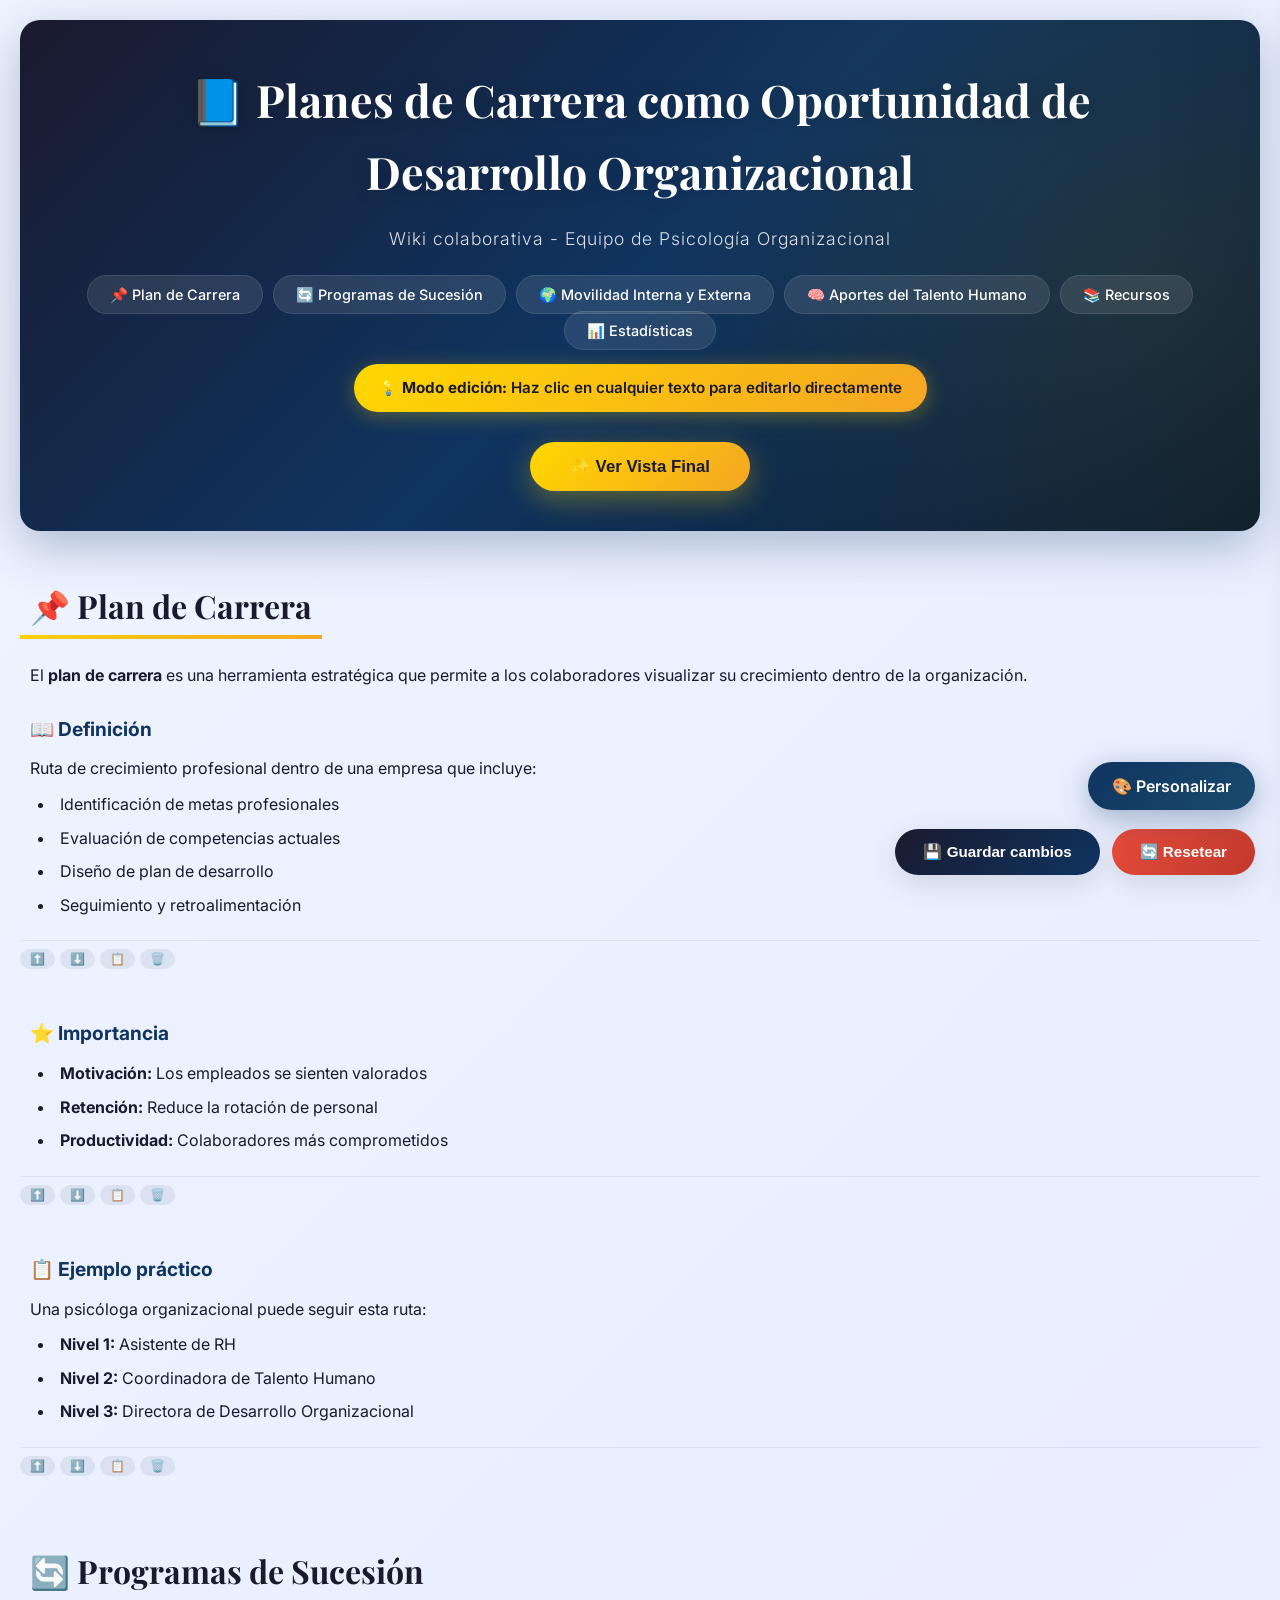
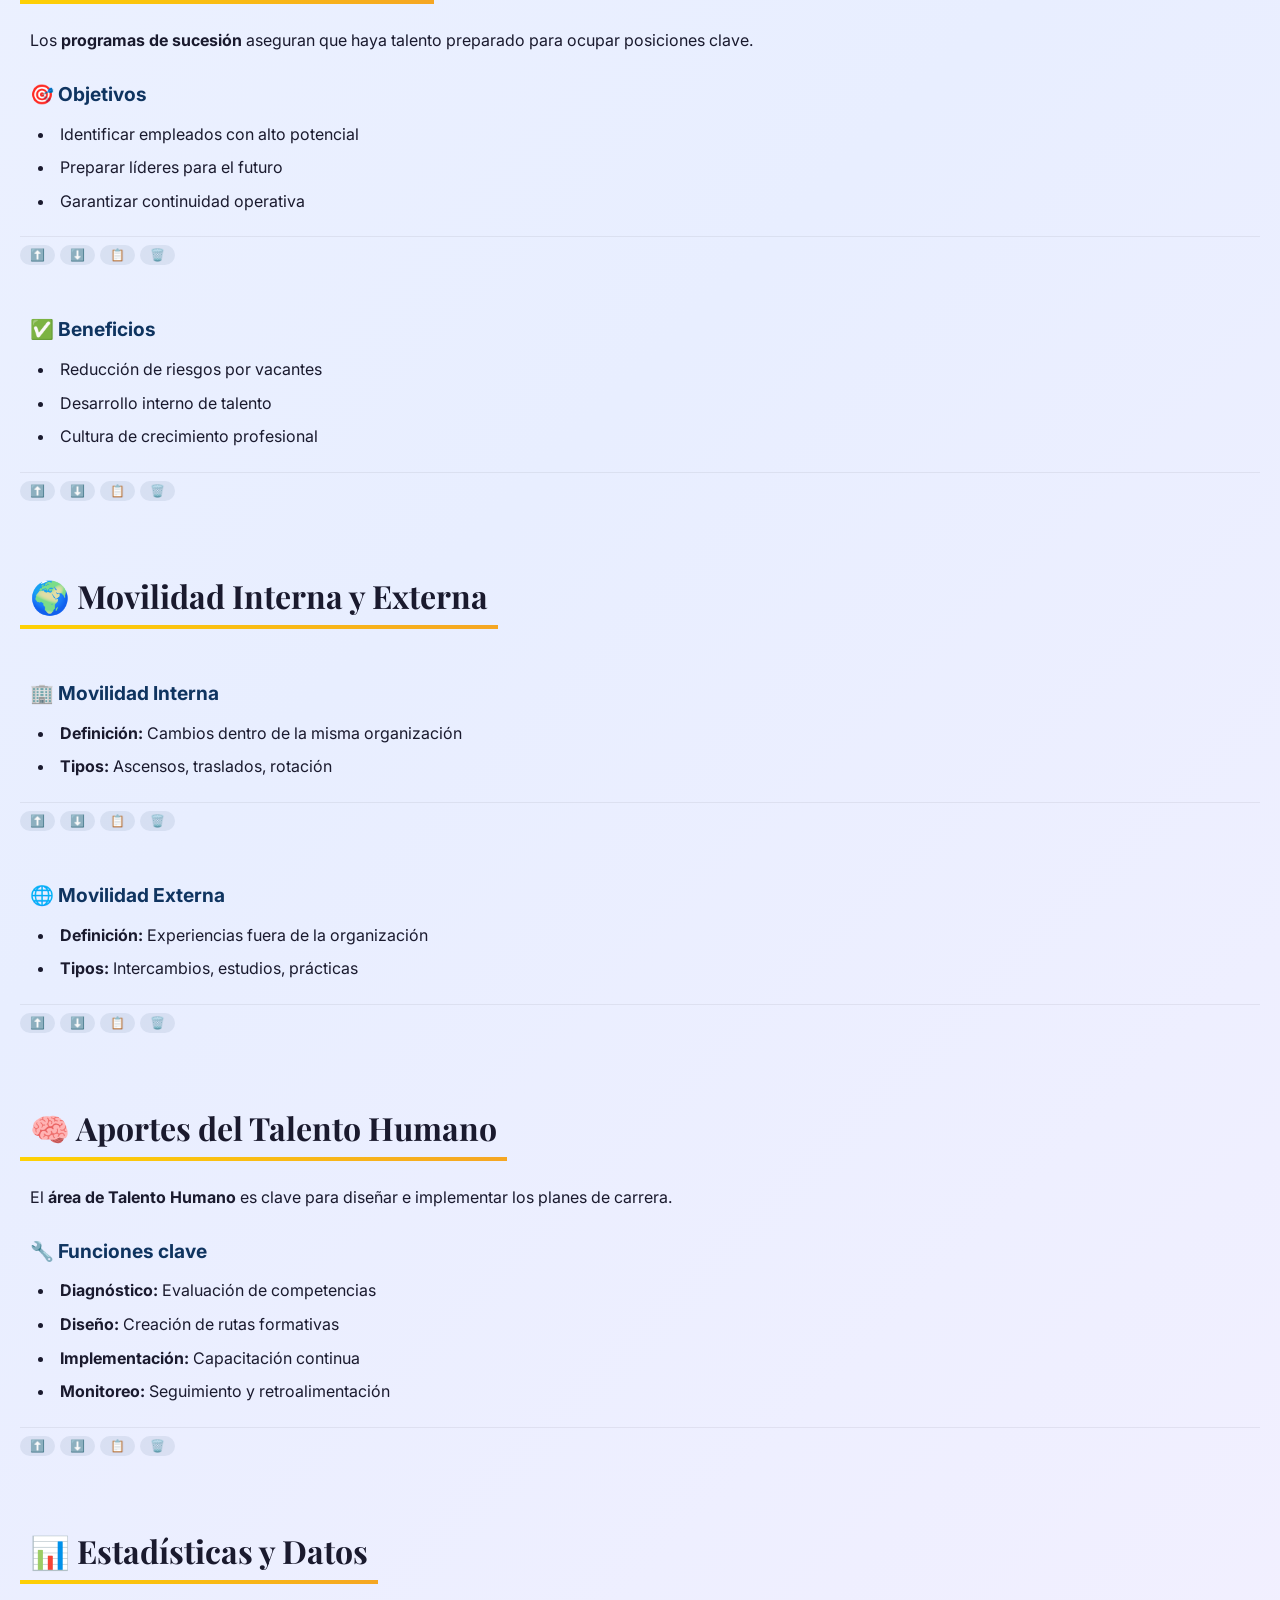
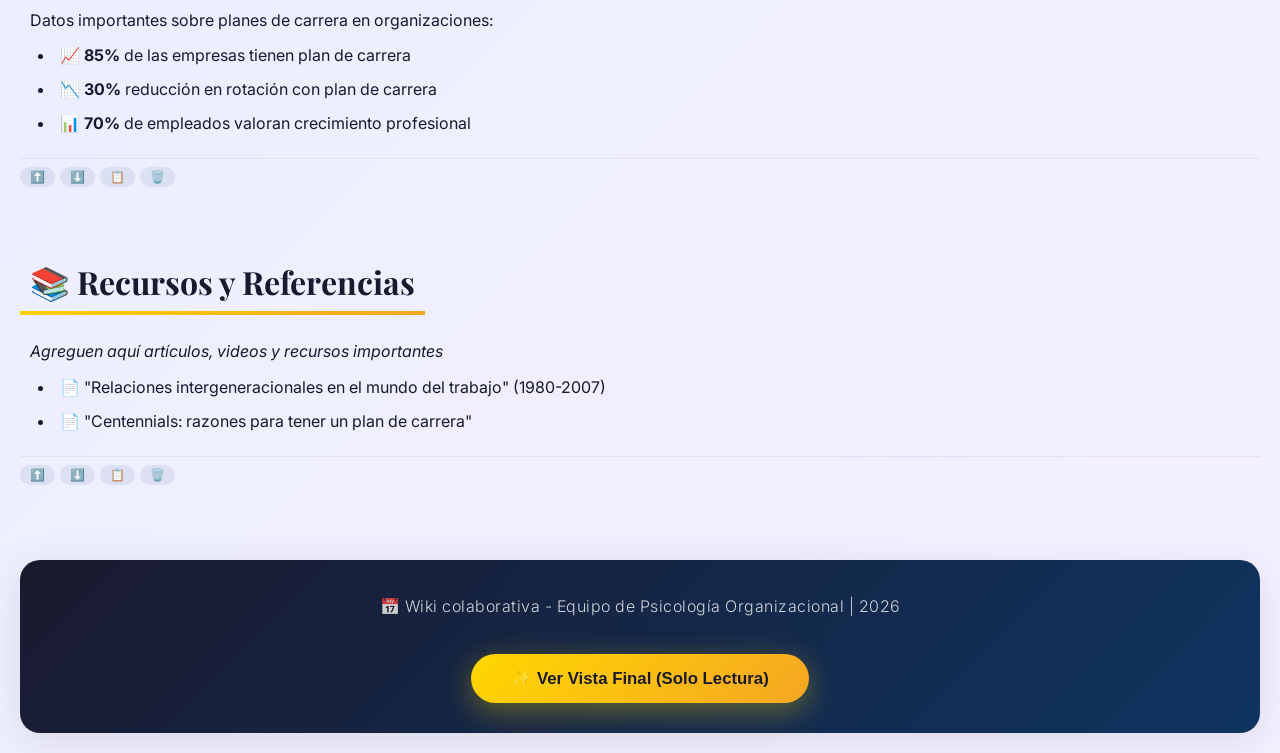
==== index.html @ 8a9d63ef "Archivos en la raíz del repositorio" ====
<!DOCTYPE html>
<html lang="es">
<head>
    <meta charset="UTF-8">
    <meta name="viewport" content="width=device-width, initial-scale=1.0">
    <title>Wiki: Planes de Carrera</title>
    <link rel="stylesheet" href="style.css">
</head>
<body>

<!-- ==================== -->
<!-- PANEL DE PERSONALIZACIÓN -->
<!-- ==================== -->
<div id="panelPersonalizacion" class="panel-personalizacion">
    <div class="panel-header">
        <h3>🎨 Personalizar</h3>
        <button onclick="togglePanel()" class="btn-cerrar-panel">✕</button>
    </div>
    <div class="panel-body">
        <div class="grupo-control">
            <label>📌 Seleccionar sección:</label>
            <select id="selectorSeccion" onchange="cargarEstilosSeccion()">
                <option value="global">🌍 Global (toda la página)</option>
                <option value="header">📋 Header</option>
                <option value="plan-carrera">📌 Plan de Carrera</option>
                <option value="sucesion">🔄 Programas de Sucesión</option>
                <option value="movilidad">🌍 Movilidad</option>
                <option value="talento-humano">🧠 Talento Humano</option>
                <option value="recursos">📚 Recursos</option>
                <option value="estadisticas">📊 Estadísticas</option>
            </select>
        </div>
        <div class="grupo-control">
            <label>🎨 Color de fondo:</label>
            <div class="control-color">
                <input type="color" id="colorFondo" onchange="aplicarColorFondo()">
                <input type="text" id="colorFondoText" placeholder="#ffffff" onchange="aplicarColorFondo()">
            </div>
        </div>
        <div class="grupo-control">
            <label>✏️ Color de texto:</label>
            <div class="control-color">
                <input type="color" id="colorTexto" onchange="aplicarColorTexto()">
                <input type="text" id="colorTextoText" placeholder="#1a2a3a" onchange="aplicarColorTexto()">
            </div>
        </div>
        <div class="grupo-control">
            <label>📏 Tamaño de fuente:</label>
            <div class="control-rango">
                <input type="range" id="tamanoFuente" min="12" max="28" value="16" oninput="aplicarTamanoFuente()">
                <span id="tamanoFuenteValor">16px</span>
            </div>
        </div>
        <div class="grupo-control">
            <label>🔤 Tipo de fuente:</label>
            <select id="tipoFuente" onchange="aplicarTipoFuente()">
                <option value="'Inter', sans-serif">Inter (Moderna)</option>
                <option value="'Segoe UI', sans-serif">Segoe UI</option>
                <option value="'Georgia', serif">Georgia (Serif)</option>
                <option value="'Playfair Display', serif">Playfair Display</option>
                <option value="'Courier New', monospace">Courier New</option>
                <option value="'Arial', sans-serif">Arial</option>
                <option value="'Times New Roman', serif">Times New Roman</option>
            </select>
        </div>
        <div class="grupo-control">
            <button onclick="resetearEstilos()" class="btn-resetear">🔄 Resetear estilos</button>
        </div>
        <div class="grupo-control">
            <label>📐 Layout de sección:</label>
            <select id="selectorLayout" onchange="cambiarLayoutGlobal()">
                <option value="vertical">Vertical</option>
                <option value="horizontal">Horizontal</option>
                <option value="grid">Grid</option>
            </select>
        </div>
    </div>
</div>

<button onclick="togglePanel()" class="btn-abrir-panel" id="btnAbrirPanel">🎨 Personalizar</button>

<!-- ==================== -->
<!-- HEADER -->
<!-- ==================== -->
<header>
    <h1 id="titulo-principal" contenteditable="true">📘 Planes de Carrera como Oportunidad de Desarrollo Organizacional</h1>
    <p id="subtitulo" contenteditable="true">Wiki colaborativa - Equipo de Psicología Organizacional</p>
    <nav>
        <ul>
            <li><a href="#plan-carrera">📌 Plan de Carrera</a></li>
            <li><a href="#sucesion">🔄 Programas de Sucesión</a></li>
            <li><a href="#movilidad">🌍 Movilidad Interna y Externa</a></li>
            <li><a href="#talento-humano">🧠 Aportes del Talento Humano</a></li>
            <li><a href="#recursos">📚 Recursos</a></li>
            <li><a href="#estadisticas">📊 Estadísticas</a></li>
        </ul>
    </nav>
    <div class="edit-notice">💡 <strong>Modo edición:</strong> Haz clic en cualquier texto para editarlo directamente</div>
    <div style="margin-top:15px;">
        <button onclick="verVistaFinal()" class="btn-vista-final" style="border:none;cursor:pointer;font-size:1.05rem;">✨ Ver Vista Final</button>
    </div>
</header>

<!-- ==================== -->
<!-- CONTENIDO PRINCIPAL -->
<!-- ==================== -->
<main>

    <!-- ======================================== -->
    <!-- SECCIÓN 1: PLAN DE CARRERA -->
    <!-- ======================================== -->
    <section id="plan-carrera">
        <div class="seccion-header">
            <h2 contenteditable="true">📌 Plan de Carrera</h2>
            <div class="seccion-botones">
                <button onclick="insertarImagen('plan-carrera')" class="btn-insertar">🖼️ Imagen</button>
                <button onclick="insertarVideo('plan-carrera')" class="btn-insertar">🎬 Video</button>
            </div>
        </div>
        <div class="seccion-contenido" id="contenido-plan-carrera">
            <div class="panel-editable" data-id="panel1">
                <div contenteditable="true">
                    <p>El <strong>plan de carrera</strong> es una herramienta estratégica que permite a los colaboradores visualizar su crecimiento dentro de la organización.</p>
                    <h3>📖 Definición</h3>
                    <p>Ruta de crecimiento profesional dentro de una empresa que incluye:</p>
                    <ul>
                        <li>Identificación de metas profesionales</li>
                        <li>Evaluación de competencias actuales</li>
                        <li>Diseño de plan de desarrollo</li>
                        <li>Seguimiento y retroalimentación</li>
                    </ul>
                </div>
                <div class="panel-controls">
                    <button onclick="moverPanel(this,'up')">⬆️</button>
                    <button onclick="moverPanel(this,'down')">⬇️</button>
                    <button onclick="duplicarPanel(this)">📋</button>
                    <button onclick="eliminarPanel(this)" class="btn-eliminar">🗑️</button>
                </div>
            </div>
            <div class="panel-editable" data-id="panel2">
                <div contenteditable="true">
                    <h3>⭐ Importancia</h3>
                    <ul>
                        <li><strong>Motivación:</strong> Los empleados se sienten valorados</li>
                        <li><strong>Retención:</strong> Reduce la rotación de personal</li>
                        <li><strong>Productividad:</strong> Colaboradores más comprometidos</li>
                    </ul>
                </div>
                <div class="panel-controls">
                    <button onclick="moverPanel(this,'up')">⬆️</button>
                    <button onclick="moverPanel(this,'down')">⬇️</button>
                    <button onclick="duplicarPanel(this)">📋</button>
                    <button onclick="eliminarPanel(this)" class="btn-eliminar">🗑️</button>
                </div>
            </div>
            <div class="panel-editable" data-id="panel3">
                <div contenteditable="true">
                    <h3>📋 Ejemplo práctico</h3>
                    <p>Una psicóloga organizacional puede seguir esta ruta:</p>
                    <ul>
                        <li><strong>Nivel 1:</strong> Asistente de RH</li>
                        <li><strong>Nivel 2:</strong> Coordinadora de Talento Humano</li>
                        <li><strong>Nivel 3:</strong> Directora de Desarrollo Organizacional</li>
                    </ul>
                </div>
                <div class="panel-controls">
                    <button onclick="moverPanel(this,'up')">⬆️</button>
                    <button onclick="moverPanel(this,'down')">⬇️</button>
                    <button onclick="duplicarPanel(this)">📋</button>
                    <button onclick="eliminarPanel(this)" class="btn-eliminar">🗑️</button>
                </div>
            </div>
        </div>
    </section>

    <!-- ======================================== -->
    <!-- SECCIÓN 2: PROGRAMAS DE SUCESIÓN -->
    <!-- ======================================== -->
    <section id="sucesion">
        <div class="seccion-header">
            <h2 contenteditable="true">🔄 Programas de Sucesión</h2>
            <div class="seccion-botones">
                <button onclick="insertarImagen('sucesion')" class="btn-insertar">🖼️ Imagen</button>
                <button onclick="insertarVideo('sucesion')" class="btn-insertar">🎬 Video</button>
            </div>
        </div>
        <div class="seccion-contenido" id="contenido-sucesion">
            <div class="panel-editable" data-id="panel1">
                <div contenteditable="true">
                    <p>Los <strong>programas de sucesión</strong> aseguran que haya talento preparado para ocupar posiciones clave.</p>
                    <h3>🎯 Objetivos</h3>
                    <ul>
                        <li>Identificar empleados con alto potencial</li>
                        <li>Preparar líderes para el futuro</li>
                        <li>Garantizar continuidad operativa</li>
                    </ul>
                </div>
                <div class="panel-controls">
                    <button onclick="moverPanel(this,'up')">⬆️</button>
                    <button onclick="moverPanel(this,'down')">⬇️</button>
                    <button onclick="duplicarPanel(this)">📋</button>
                    <button onclick="eliminarPanel(this)" class="btn-eliminar">🗑️</button>
                </div>
            </div>
            <div class="panel-editable" data-id="panel2">
                <div contenteditable="true">
                    <h3>✅ Beneficios</h3>
                    <ul>
                        <li>Reducción de riesgos por vacantes</li>
                        <li>Desarrollo interno de talento</li>
                        <li>Cultura de crecimiento profesional</li>
                    </ul>
                </div>
                <div class="panel-controls">
                    <button onclick="moverPanel(this,'up')">⬆️</button>
                    <button onclick="moverPanel(this,'down')">⬇️</button>
                    <button onclick="duplicarPanel(this)">📋</button>
                    <button onclick="eliminarPanel(this)" class="btn-eliminar">🗑️</button>
                </div>
            </div>
        </div>
    </section>

    <!-- ======================================== -->
    <!-- SECCIÓN 3: MOVILIDAD -->
    <!-- ======================================== -->
    <section id="movilidad">
        <div class="seccion-header">
            <h2 contenteditable="true">🌍 Movilidad Interna y Externa</h2>
            <div class="seccion-botones">
                <button onclick="insertarImagen('movilidad')" class="btn-insertar">🖼️ Imagen</button>
                <button onclick="insertarVideo('movilidad')" class="btn-insertar">🎬 Video</button>
            </div>
        </div>
        <div class="seccion-contenido" id="contenido-movilidad">
            <div class="panel-editable" data-id="panel1">
                <div contenteditable="true">
                    <h3>🏢 Movilidad Interna</h3>
                    <ul>
                        <li><strong>Definición:</strong> Cambios dentro de la misma organización</li>
                        <li><strong>Tipos:</strong> Ascensos, traslados, rotación</li>
                    </ul>
                </div>
                <div class="panel-controls">
                    <button onclick="moverPanel(this,'up')">⬆️</button>
                    <button onclick="moverPanel(this,'down')">⬇️</button>
                    <button onclick="duplicarPanel(this)">📋</button>
                    <button onclick="eliminarPanel(this)" class="btn-eliminar">🗑️</button>
                </div>
            </div>
            <div class="panel-editable" data-id="panel2">
                <div contenteditable="true">
                    <h3>🌐 Movilidad Externa</h3>
                    <ul>
                        <li><strong>Definición:</strong> Experiencias fuera de la organización</li>
                        <li><strong>Tipos:</strong> Intercambios, estudios, prácticas</li>
                    </ul>
                </div>
                <div class="panel-controls">
                    <button onclick="moverPanel(this,'up')">⬆️</button>
                    <button onclick="moverPanel(this,'down')">⬇️</button>
                    <button onclick="duplicarPanel(this)">📋</button>
                    <button onclick="eliminarPanel(this)" class="btn-eliminar">🗑️</button>
                </div>
            </div>
        </div>
    </section>

    <!-- ======================================== -->
    <!-- SECCIÓN 4: TALENTO HUMANO -->
    <!-- ======================================== -->
    <section id="talento-humano">
        <div class="seccion-header">
            <h2 contenteditable="true">🧠 Aportes del Talento Humano</h2>
            <div class="seccion-botones">
                <button onclick="insertarImagen('talento-humano')" class="btn-insertar">🖼️ Imagen</button>
                <button onclick="insertarVideo('talento-humano')" class="btn-insertar">🎬 Video</button>
            </div>
        </div>
        <div class="seccion-contenido" id="contenido-talento-humano">
            <div class="panel-editable" data-id="panel1">
                <div contenteditable="true">
                    <p>El <strong>área de Talento Humano</strong> es clave para diseñar e implementar los planes de carrera.</p>
                    <h3>🔧 Funciones clave</h3>
                    <ul>
                        <li><strong>Diagnóstico:</strong> Evaluación de competencias</li>
                        <li><strong>Diseño:</strong> Creación de rutas formativas</li>
                        <li><strong>Implementación:</strong> Capacitación continua</li>
                        <li><strong>Monitoreo:</strong> Seguimiento y retroalimentación</li>
                    </ul>
                </div>
                <div class="panel-controls">
                    <button onclick="moverPanel(this,'up')">⬆️</button>
                    <button onclick="moverPanel(this,'down')">⬇️</button>
                    <button onclick="duplicarPanel(this)">📋</button>
                    <button onclick="eliminarPanel(this)" class="btn-eliminar">🗑️</button>
                </div>
            </div>
        </div>
    </section>

    <!-- ======================================== -->
    <!-- SECCIÓN 5: ESTADÍSTICAS -->
    <!-- ======================================== -->
    <section id="estadisticas">
        <div class="seccion-header">
            <h2 contenteditable="true">📊 Estadísticas y Datos</h2>
            <div class="seccion-botones">
                <button onclick="insertarImagen('estadisticas')" class="btn-insertar">🖼️ Imagen</button>
                <button onclick="insertarVideo('estadisticas')" class="btn-insertar">🎬 Video</button>
            </div>
        </div>
        <div class="seccion-contenido" id="contenido-estadisticas">
            <div class="panel-editable" data-id="panel1">
                <div contenteditable="true">
                    <p>Datos importantes sobre planes de carrera en organizaciones:</p>
                    <ul>
                        <li>📈 <strong>85%</strong> de las empresas tienen plan de carrera</li>
                        <li>📉 <strong>30%</strong> reducción en rotación con plan de carrera</li>
                        <li>📊 <strong>70%</strong> de empleados valoran crecimiento profesional</li>
                    </ul>
                </div>
                <div class="panel-controls">
                    <button onclick="moverPanel(this,'up')">⬆️</button>
                    <button onclick="moverPanel(this,'down')">⬇️</button>
                    <button onclick="duplicarPanel(this)">📋</button>
                    <button onclick="eliminarPanel(this)" class="btn-eliminar">🗑️</button>
                </div>
            </div>
        </div>
    </section>

    <!-- ======================================== -->
    <!-- SECCIÓN 6: RECURSOS -->
    <!-- ======================================== -->
    <section id="recursos">
        <div class="seccion-header">
            <h2 contenteditable="true">📚 Recursos y Referencias</h2>
            <div class="seccion-botones">
                <button onclick="insertarImagen('recursos')" class="btn-insertar">🖼️ Imagen</button>
                <button onclick="insertarVideo('recursos')" class="btn-insertar">🎬 Video</button>
            </div>
        </div>
        <div class="seccion-contenido" id="contenido-recursos">
            <div class="panel-editable" data-id="panel1">
                <div contenteditable="true">
                    <p><em>Agreguen aquí artículos, videos y recursos importantes</em></p>
                    <ul>
                        <li>📄 "Relaciones intergeneracionales en el mundo del trabajo" (1980-2007)</li>
                        <li>📄 "Centennials: razones para tener un plan de carrera"</li>
                    </ul>
                </div>
                <div class="panel-controls">
                    <button onclick="moverPanel(this,'up')">⬆️</button>
                    <button onclick="moverPanel(this,'down')">⬇️</button>
                    <button onclick="duplicarPanel(this)">📋</button>
                    <button onclick="eliminarPanel(this)" class="btn-eliminar">🗑️</button>
                </div>
            </div>
        </div>
    </section>

</main>

<!-- ==================== -->
<!-- FOOTER -->
<!-- ==================== -->
<footer>
    <p contenteditable="true">📅 Wiki colaborativa - Equipo de Psicología Organizacional | 2026</p>
    <div style="margin-top:15px;">
        <button onclick="verVistaFinal()" class="btn-vista-final" style="border:none;cursor:pointer;font-size:1.05rem;">✨ Ver Vista Final (Solo Lectura)</button>
    </div>
</footer>

<!-- ==================== -->
<!-- BOTONES DE GUARDADO -->
<!-- ==================== -->
<div class="save-button">
    <button onclick="guardarCambios()">💾 Guardar cambios</button>
    <button onclick="resetearPagina()">🔄 Resetear</button>
</div>

<!-- ==================== -->
<!-- MODAL PARA INSERTAR -->
<!-- ==================== -->
<div id="modalInsertar" class="modal-insertar">
    <div class="modal-contenido">
        <h3 id="modalTitulo">Insertar</h3>
        <label id="modalLabel">Ingresa la URL:</label>
        <input type="text" id="modalInput" placeholder="https://ejemplo.com/">
        <div class="modal-botones">
            <button onclick="confirmarInsercion()" class="btn-aceptar">✅ Insertar</button>
            <button onclick="cerrarModal()" class="btn-cancelar">❌ Cancelar</button>
        </div>
    </div>
</div>

<!-- ==================== -->
<!-- SCRIPTS -->
<!-- ==================== -->
<script src="script.js"></script>
<script>
    window.addEventListener('load', function() {
        const contenidoGuardado = localStorage.getItem('wiki-contenido');
        if (contenidoGuardado) {
            console.log('📂 Hay cambios guardados. Fecha: ' + localStorage.getItem('wiki-fecha'));
        }
    });
</script>

</body>
</html>
---- style.css ----
@import url('https://fonts.googleapis.com/css2?family=Inter:wght@300;400;600;700;800&family=Playfair+Display:wght@700&display=swap');

:root {
    --color-primary: #1a1a2e;
    --color-secondary: #0f3460;
    --color-accent: #ffd700;
    --color-accent-hover: #f5a623;
    --color-bg-start: #f0f4ff;
    --color-bg-middle: #e8eeff;
    --color-bg-end: #f5f0ff;
    --font-main: 'Inter', 'Segoe UI', Tahoma, Geneva, Verdana, sans-serif;
    --font-title: 'Playfair Display', serif;
    --shadow: 0 8px 40px rgba(0, 0, 0, 0.06);
    --shadow-hover: 0 12px 60px rgba(0, 0, 0, 0.08);
    --border-radius: 20px;
    --text-dark: #1a1a2e;
    --text-light: #ffffff;
}

* {
    margin: 0;
    padding: 0;
    box-sizing: border-box;
}

body {
    font-family: var(--font-main);
    background: linear-gradient(135deg, var(--color-bg-start) 0%, var(--color-bg-middle) 50%, var(--color-bg-end) 100%);
    color: var(--text-dark);
    line-height: 1.6;
    padding: 20px;
    min-height: 100vh;
}

/* ==================== */
/* HEADER */
/* ==================== */
header {
    background: linear-gradient(135deg, var(--color-primary) 0%, var(--color-secondary) 50%, #0a1a2e 100%);
    color: var(--text-light);
    padding: 40px 50px;
    border-radius: var(--border-radius);
    margin-bottom: 35px;
    text-align: center;
    box-shadow: 0 15px 50px rgba(15, 52, 96, 0.3);
    position: relative;
    overflow: hidden;
}

header::before {
    content: '';
    position: absolute;
    top: -50%;
    right: -30%;
    width: 80%;
    height: 200%;
    background: radial-gradient(circle, rgba(255, 215, 0, 0.08) 0%, transparent 70%);
    animation: floatBg 25s infinite linear;
}

@keyframes floatBg {
    0% { transform: rotate(0deg) scale(1); }
    50% { transform: rotate(180deg) scale(1.2); }
    100% { transform: rotate(360deg) scale(1); }
}

header h1 {
    font-family: var(--font-title);
    font-size: 2.8rem;
    margin-bottom: 10px;
    position: relative;
    z-index: 1;
    text-shadow: 0 2px 20px rgba(0, 0, 0, 0.2);
}

header p {
    font-size: 1.1rem;
    opacity: 0.85;
    position: relative;
    z-index: 1;
    font-weight: 300;
    letter-spacing: 1px;
}

.edit-notice {
    background: linear-gradient(135deg, var(--color-accent), var(--color-accent-hover));
    color: var(--text-dark);
    padding: 12px 25px;
    border-radius: 50px;
    margin-top: 20px;
    display: inline-block;
    font-weight: 600;
    font-size: 0.95rem;
    box-shadow: 0 4px 20px rgba(255, 215, 0, 0.3);
    position: relative;
    z-index: 1;
}

/* ==================== */
/* NAVEGACIÓN */
/* ==================== */
nav {
    margin-top: 25px;
    position: relative;
    z-index: 1;
}

nav ul {
    list-style: none;
    display: flex;
    flex-wrap: wrap;
    justify-content: center;
    gap: 10px;
}

nav ul li a {
    color: var(--text-light);
    background: rgba(255, 255, 255, 0.1);
    padding: 10px 22px;
    border-radius: 50px;
    text-decoration: none;
    font-weight: 500;
    transition: all 0.3s ease;
    backdrop-filter: blur(10px);
    border: 1px solid rgba(255, 255, 255, 0.1);
    font-size: 0.9rem;
}

nav ul li a:hover {
    background: rgba(255, 215, 0, 0.2);
    transform: translateY(-3px);
    box-shadow: 0 8px 30px rgba(255, 215, 0, 0.15);
    border-color: rgba(255, 215, 0, 0.3);
}

/* ==================== */
/* BOTÓN VISTA FINAL */
/* ==================== */
.btn-vista-final {
    display: inline-block;
    background: linear-gradient(135deg, var(--color-accent), var(--color-accent-hover));
    color: var(--text-dark) !important;
    padding: 14px 40px;
    border-radius: 50px;
    text-decoration: none;
    font-weight: 700;
    font-size: 1.05rem;
    box-shadow: 0 8px 30px rgba(255, 215, 0, 0.35);
    transition: all 0.3s ease;
    margin-top: 15px;
    position: relative;
    z-index: 1;
}

.btn-vista-final:hover {
    transform: translateY(-3px) scale(1.02);
    box-shadow: 0 12px 40px rgba(255, 215, 0, 0.5);
}

/* ==================== */
/* SECCIONES - SIN RECUADROS */
/* ==================== */
main section {
    background: transparent;
    padding: 10px 0 30px 0;
    margin-bottom: 20px;
    border: none;
    box-shadow: none;
    transition: none;
}

main section:hover {
    transform: none;
    box-shadow: none;
}

main section h2 {
    font-family: var(--font-title);
    color: var(--color-primary);
    font-size: 2rem;
    border-bottom: 4px solid;
    border-image: linear-gradient(135deg, var(--color-accent), var(--color-accent-hover)) 1;
    padding-bottom: 12px;
    margin-bottom: 20px;
}

main section h3 {
    color: var(--color-secondary);
    font-weight: 700;
    margin: 25px 0 12px 0;
    font-size: 1.2rem;
}

main section ul {
    padding-left: 25px;
    margin: 10px 0;
}

main section ul li {
    margin-bottom: 8px;
    padding-left: 5px;
}

/* ==================== */
/* SECCIÓN HEADER CON BOTONES */
/* ==================== */
.seccion-header {
    display: flex;
    justify-content: space-between;
    align-items: center;
    flex-wrap: wrap;
    gap: 15px;
    margin-bottom: 15px;
    position: relative;
}

.seccion-header h2 {
    margin-bottom: 0 !important;
}

/* Botones ocultos por defecto - aparecen al hover */
.seccion-botones {
    display: flex;
    gap: 6px;
    flex-wrap: wrap;
    align-items: center;
    opacity: 0;
    visibility: hidden;
    transition: all 0.3s ease;
    transform: translateY(-5px);
}

section:hover .seccion-botones,
.seccion-header:hover .seccion-botones {
    opacity: 1;
    visibility: visible;
    transform: translateY(0);
}

.btn-insertar {
    padding: 5px 12px;
    border: none;
    border-radius: 20px;
    background: linear-gradient(135deg, #0f3460, #1a4b6e);
    color: white;
    font-size: 0.7rem;
    font-weight: 600;
    cursor: pointer;
    transition: all 0.3s ease;
    font-family: var(--font-main);
    display: inline-flex;
    align-items: center;
    gap: 3px;
    white-space: nowrap;
}

.btn-insertar:hover {
    transform: translateY(-2px);
    box-shadow: 0 4px 15px rgba(15, 52, 96, 0.3);
}

.btn-insertar:active {
    transform: scale(0.95);
}

/* ==================== */
/* PANELES EDITABLES - SIN RECUADROS */
/* ==================== */
.seccion-contenido {
    display: flex;
    flex-direction: column;
    gap: 10px;
}

.seccion-contenido.horizontal {
    display: flex;
    flex-direction: row;
    flex-wrap: wrap;
}

.seccion-contenido.horizontal .panel-editable {
    flex: 1;
    min-width: 250px;
}

.seccion-contenido.grid {
    display: grid;
    grid-template-columns: repeat(auto-fit, minmax(300px, 1fr));
    gap: 20px;
}

.panel-editable {
    background: transparent;
    border: none;
    border-radius: 0;
    padding: 5px 0;
    transition: none;
    position: relative;
}

.panel-editable:hover {
    border-color: transparent;
    box-shadow: none;
}

.panel-editable.dragging {
    opacity: 0.5;
}

.panel-controls {
    display: flex;
    gap: 5px;
    margin-top: 8px;
    padding-top: 8px;
    border-top: 1px solid rgba(0,0,0,0.06);
    flex-wrap: wrap;
}

.panel-controls button {
    padding: 3px 10px;
    border: none;
    border-radius: 15px;
    background: rgba(15, 52, 96, 0.08);
    color: #0f3460;
    font-size: 0.75rem;
    cursor: pointer;
    transition: all 0.2s ease;
}

.panel-controls button:hover {
    background: #0f3460;
    color: white;
    transform: scale(1.05);
}

.panel-controls .btn-eliminar:hover {
    background: #e74c3c;
    color: white;
}

/* ==================== */
/* IMÁGENES EDITABLES */
/* ==================== */
.panel-editable img {
    max-width: 100%;
    max-height: 400px;
    height: auto;
    border-radius: 8px;
    margin: 10px 0;
    cursor: pointer;
    transition: all 0.3s ease;
}

.panel-editable img:hover {
    box-shadow: 0 4px 20px rgba(0, 0, 0, 0.1);
}

.panel-editable .imagen-container {
    position: relative;
    display: inline-block;
    max-width: 100%;
}

.panel-editable .imagen-container .btn-eliminar-imagen {
    position: absolute;
    top: 5px;
    right: 5px;
    background: rgba(231, 76, 60, 0.9);
    color: white;
    border: none;
    border-radius: 50%;
    width: 25px;
    height: 25px;
    cursor: pointer;
    font-size: 0.8rem;
    display: flex;
    align-items: center;
    justify-content: center;
    transition: all 0.2s ease;
}

.panel-editable .imagen-container .btn-eliminar-imagen:hover {
    transform: scale(1.1);
    background: #e74c3c;
}

.panel-editable iframe {
    max-width: 100%;
    border-radius: 8px;
    margin: 10px 0;
}

/* ==================== */
/* ESTILOS DE EDICIÓN */
/* ==================== */
[contenteditable="true"] {
    outline: 2px solid transparent;
    transition: all 0.3s ease;
    padding: 4px 10px;
    border-radius: 8px;
    cursor: text;
    background: transparent !important;
}

[contenteditable="true"]:hover {
    outline: 2px dashed rgba(255, 215, 0, 0.5);
    background: rgba(255, 215, 0, 0.04) !important;
}

[contenteditable="true"]:focus {
    outline: 2px solid var(--color-secondary);
    background: rgba(15, 52, 96, 0.04) !important;
    box-shadow: 0 0 0 6px rgba(15, 52, 96, 0.06);
}

[contenteditable="true"]:focus,
[contenteditable="true"]:focus * {
    background: transparent !important;
}

/* ==================== */
/* TABLAS */
/* ==================== */
table {
    width: 100%;
    border-collapse: collapse;
    margin: 20px 0;
    border-radius: 16px;
    overflow: hidden;
    box-shadow: 0 4px 20px rgba(0, 0, 0, 0.04);
}

table th {
    background: linear-gradient(135deg, var(--color-primary), var(--color-secondary));
    color: var(--text-light);
    padding: 14px 20px;
    text-align: left;
    font-weight: 600;
}

table td {
    padding: 14px 20px;
    border-bottom: 1px solid #eef2f7;
}

table tr:nth-child(even) {
    background: #f8faff;
}

table tr:hover {
    background: #f0f4ff;
}

/* ==================== */
/* BOTONES DE ACCIÓN */
/* ==================== */
.save-button {
    position: fixed;
    bottom: 25px;
    right: 25px;
    display: flex;
    gap: 12px;
    z-index: 9990;
}

.save-button button {
    padding: 14px 28px;
    border: none;
    border-radius: 50px;
    font-weight: 600;
    font-size: 0.95rem;
    cursor: pointer;
    transition: all 0.3s ease;
    box-shadow: 0 8px 30px rgba(0, 0, 0, 0.12);
}

.save-button button:first-child {
    background: linear-gradient(135deg, var(--color-primary), var(--color-secondary));
    color: var(--text-light);
}

.save-button button:first-child:hover {
    transform: translateY(-3px);
    box-shadow: 0 12px 40px rgba(15, 52, 96, 0.3);
}

.save-button button:last-child {
    background: linear-gradient(135deg, #e74c3c, #c0392b);
    color: var(--text-light);
}

.save-button button:last-child:hover {
    transform: translateY(-3px);
    box-shadow: 0 12px 40px rgba(231, 76, 60, 0.3);
}

/* ==================== */
/* FOOTER */
/* ==================== */
footer {
    text-align: center;
    margin-top: 40px;
    padding: 30px;
    background: linear-gradient(135deg, var(--color-primary), var(--color-secondary));
    color: var(--text-light);
    border-radius: var(--border-radius);
    box-shadow: 0 8px 40px rgba(0, 0, 0, 0.1);
}

footer p {
    opacity: 0.8;
    font-weight: 300;
    letter-spacing: 0.5px;
}

/* ==================== */
/* NOTIFICACIÓN FLOTANTE */
/* ==================== */
.notificacion-flotante {
    position: fixed;
    top: -80px;
    left: 50%;
    transform: translateX(-50%);
    background: linear-gradient(135deg, #00b894, #00a381);
    color: white;
    padding: 16px 32px;
    border-radius: 12px;
    box-shadow: 0 8px 30px rgba(0, 184, 148, 0.5);
    font-family: var(--font-main);
    font-weight: 600;
    font-size: 1rem;
    z-index: 9999;
    transition: all 0.6s cubic-bezier(0.68, -0.55, 0.265, 1.55);
    display: flex;
    align-items: center;
    gap: 12px;
    min-width: 280px;
    max-width: 90%;
    border: 1px solid rgba(255, 255, 255, 0.2);
}

.notificacion-flotante.visible {
    top: 30px;
}

.notificacion-icono {
    font-size: 1.4rem;
    flex-shrink: 0;
}

.notificacion-mensaje {
    flex: 1;
}

.notificacion-progreso {
    position: absolute;
    bottom: 0;
    left: 0;
    height: 4px;
    background: rgba(255, 255, 255, 0.6);
    border-radius: 0 0 12px 12px;
    animation: progreso 3s linear forwards;
    width: 100%;
}

@keyframes progreso {
    0% { width: 100%; }
    100% { width: 0%; }
}

/* ==================== */
/* OVERLAY OSCURO */
/* ==================== */
.overlay-oscuro {
    position: fixed;
    top: 0;
    left: 0;
    width: 100%;
    height: 100%;
    background: rgba(0, 0, 0, 0.5);
    backdrop-filter: blur(4px);
    z-index: 9998;
    opacity: 0;
    transition: opacity 0.4s ease;
    pointer-events: none;
}

.overlay-oscuro.visible {
    opacity: 1;
}

/* ==================== */
/* MODAL PARA INSERTAR */
/* ==================== */
.modal-insertar {
    display: none;
    position: fixed;
    top: 0;
    left: 0;
    width: 100%;
    height: 100%;
    background: rgba(0, 0, 0, 0.5);
    backdrop-filter: blur(5px);
    z-index: 10001;
    justify-content: center;
    align-items: center;
}

.modal-insertar.visible {
    display: flex;
}

.modal-contenido {
    background: white;
    padding: 30px;
    border-radius: 20px;
    max-width: 500px;
    width: 90%;
    box-shadow: 0 20px 60px rgba(0, 0, 0, 0.3);
}

.modal-contenido h3 {
    margin-bottom: 15px;
    color: #0f3460;
}

.modal-contenido label {
    display: block;
    margin-bottom: 8px;
    font-weight: 500;
}

.modal-contenido input {
    width: 100%;
    padding: 10px 14px;
    border: 2px solid #e0e0e0;
    border-radius: 10px;
    font-size: 1rem;
    margin-bottom: 10px;
}

.modal-contenido input:focus {
    border-color: #0f3460;
    outline: none;
}

.modal-botones {
    display: flex;
    gap: 10px;
    justify-content: flex-end;
}

.modal-botones button {
    padding: 10px 24px;
    border: none;
    border-radius: 25px;
    font-weight: 600;
    cursor: pointer;
    transition: all 0.3s ease;
}

.modal-botones .btn-aceptar {
    background: linear-gradient(135deg, #0f3460, #1a4b6e);
    color: white;
}

.modal-botones .btn-aceptar:hover {
    transform: scale(1.05);
}

.modal-botones .btn-cancelar {
    background: #e74c3c;
    color: white;
}

.modal-botones .btn-cancelar:hover {
    transform: scale(1.05);
}

/* ==================== */
/* PANEL DE PERSONALIZACIÓN */
/* ==================== */
.panel-personalizacion {
    position: fixed;
    top: 0;
    right: -420px;
    width: 400px;
    height: 100vh;
    background: #ffffff;
    box-shadow: -5px 0 30px rgba(0, 0, 0, 0.15);
    z-index: 10000;
    transition: right 0.4s cubic-bezier(0.68, -0.55, 0.265, 1.55);
    overflow-y: auto;
    font-family: var(--font-main);
}

.panel-personalizacion.abierto {
    right: 0;
}

.panel-header {
    background: linear-gradient(135deg, #1a1a2e, #0f3460);
    color: white;
    padding: 20px 25px;
    display: flex;
    justify-content: space-between;
    align-items: center;
    position: sticky;
    top: 0;
    z-index: 1;
}

.panel-header h3 {
    margin: 0;
    font-size: 1.2rem;
    font-weight: 700;
}

.btn-cerrar-panel {
    background: rgba(255, 255, 255, 0.15);
    border: none;
    color: white;
    font-size: 1.4rem;
    cursor: pointer;
    padding: 0 10px;
    border-radius: 8px;
    transition: background 0.3s;
}

.btn-cerrar-panel:hover {
    background: rgba(255, 255, 255, 0.25);
}

.panel-body {
    padding: 25px;
}

.grupo-control {
    margin-bottom: 25px;
    padding-bottom: 20px;
    border-bottom: 1px solid #eee;
}

.grupo-control:last-child {
    border-bottom: none;
    margin-bottom: 0;
}

.grupo-control label {
    display: block;
    font-weight: 600;
    font-size: 0.95rem;
    color: #1a2a3a;
    margin-bottom: 8px;
}

.grupo-control select {
    width: 100%;
    padding: 10px 14px;
    border: 2px solid #e0e0e0;
    border-radius: 10px;
    font-size: 0.95rem;
    background: white;
    transition: border-color 0.3s;
    font-family: var(--font-main);
}

.grupo-control select:focus {
    border-color: #0f3460;
    outline: none;
}

.control-color {
    display: flex;
    gap: 10px;
    align-items: center;
}

.control-color input[type="color"] {
    width: 50px;
    height: 50px;
    border: 2px solid #e0e0e0;
    border-radius: 10px;
    cursor: pointer;
    padding: 3px;
}

.control-color input[type="text"] {
    flex: 1;
    padding: 10px 14px;
    border: 2px solid #e0e0e0;
    border-radius: 10px;
    font-size: 0.95rem;
    font-family: var(--font-main);
    transition: border-color 0.3s;
}

.control-color input[type="text"]:focus {
    border-color: #0f3460;
    outline: none;
}

.control-rango {
    display: flex;
    align-items: center;
    gap: 15px;
}

.control-rango input[type="range"] {
    flex: 1;
    height: 6px;
    -webkit-appearance: none;
    appearance: none;
    background: linear-gradient(135deg, #0f3460, #1a4b6e);
    border-radius: 3px;
    outline: none;
    transition: opacity 0.2s;
}

.control-rango input[type="range"]:hover {
    opacity: 0.9;
}

.control-rango input[type="range"]::-webkit-slider-thumb {
    -webkit-appearance: none;
    appearance: none;
    width: 20px;
    height: 20px;
    background: linear-gradient(135deg, #0f3460, #1a4b6e);
    border-radius: 50%;
    cursor: pointer;
    transition: all 0.2s ease;
    border: 2px solid white;
    box-shadow: 0 2px 8px rgba(15, 52, 96, 0.3);
}

.control-rango input[type="range"]::-webkit-slider-thumb:hover {
    transform: scale(1.15);
    box-shadow: 0 4px 15px rgba(15, 52, 96, 0.4);
}

.control-rango input[type="range"]::-webkit-slider-thumb:active {
    transform: scale(0.95);
}

.control-rango input[type="range"]::-moz-range-thumb {
    width: 20px;
    height: 20px;
    background: linear-gradient(135deg, #0f3460, #1a4b6e);
    border-radius: 50%;
    cursor: pointer;
    border: 2px solid white;
    box-shadow: 0 2px 8px rgba(15, 52, 96, 0.3);
}

#tamanoFuenteValor {
    min-width: 50px;
    font-weight: 700;
    color: #0f3460;
    font-size: 1rem;
    text-align: center;
    background: #f0f4ff;
    padding: 4px 10px;
    border-radius: 8px;
    border: 1px solid #e0e8f0;
}

.btn-resetear {
    width: 100%;
    padding: 12px;
    background: linear-gradient(135deg, #e74c3c, #c0392b);
    color: white;
    border: none;
    border-radius: 10px;
    font-size: 1rem;
    font-weight: 600;
    cursor: pointer;
    transition: transform 0.3s, box-shadow 0.3s;
}

.btn-resetear:hover {
    transform: translateY(-2px);
    box-shadow: 0 8px 25px rgba(231, 76, 60, 0.3);
}

.btn-abrir-panel {
    position: fixed;
    bottom: 90px;
    right: 25px;
    z-index: 9999;
    background: linear-gradient(135deg, #0f3460, #1a4b6e);
    color: white;
    border: none;
    padding: 14px 24px;
    border-radius: 50px;
    font-size: 1rem;
    font-weight: 600;
    cursor: pointer;
    box-shadow: 0 8px 30px rgba(15, 52, 96, 0.35);
    transition: all 0.3s ease;
    display: flex;
    align-items: center;
    gap: 8px;
    font-family: var(--font-main);
}

.btn-abrir-panel:hover {
    transform: translateY(-3px) scale(1.05);
    box-shadow: 0 12px 40px rgba(15, 52, 96, 0.5);
}

.btn-abrir-panel.oculto {
    display: none;
}

/* ==================== */
/* ANIMACIONES */
/* ==================== */
@keyframes fadeInUp {
    from {
        opacity: 0;
        transform: translateY(30px);
    }
    to {
        opacity: 1;
        transform: translateY(0);
    }
}

main section {
    animation: fadeInUp 0.6s ease forwards;
}

main section:nth-child(1) { animation-delay: 0.1s; }
main section:nth-child(2) { animation-delay: 0.2s; }
main section:nth-child(3) { animation-delay: 0.3s; }
main section:nth-child(4) { animation-delay: 0.4s; }
main section:nth-child(5) { animation-delay: 0.5s; }

/* ==================== */
/* RESPONSIVE */
/* ==================== */
@media (max-width: 700px) {
    header {
        padding: 25px 20px;
    }

    header h1 {
        font-size: 1.8rem;
    }

    main section {
        padding: 10px 0 20px 0;
    }

    .save-button {
        flex-direction: column;
        bottom: 15px;
        right: 15px;
    }

    .save-button button {
        padding: 10px 20px;
        font-size: 0.85rem;
    }

    .panel-personalizacion {
        width: 100%;
        right: -100%;
    }

    .btn-abrir-panel {
        bottom: 80px;
        right: 15px;
        padding: 12px 18px;
        font-size: 0.9rem;
    }

    .seccion-header {
        flex-direction: column;
        align-items: stretch;
    }

    .seccion-botones {
        justify-content: center;
    }

    .modal-contenido {
        padding: 20px;
    }
}
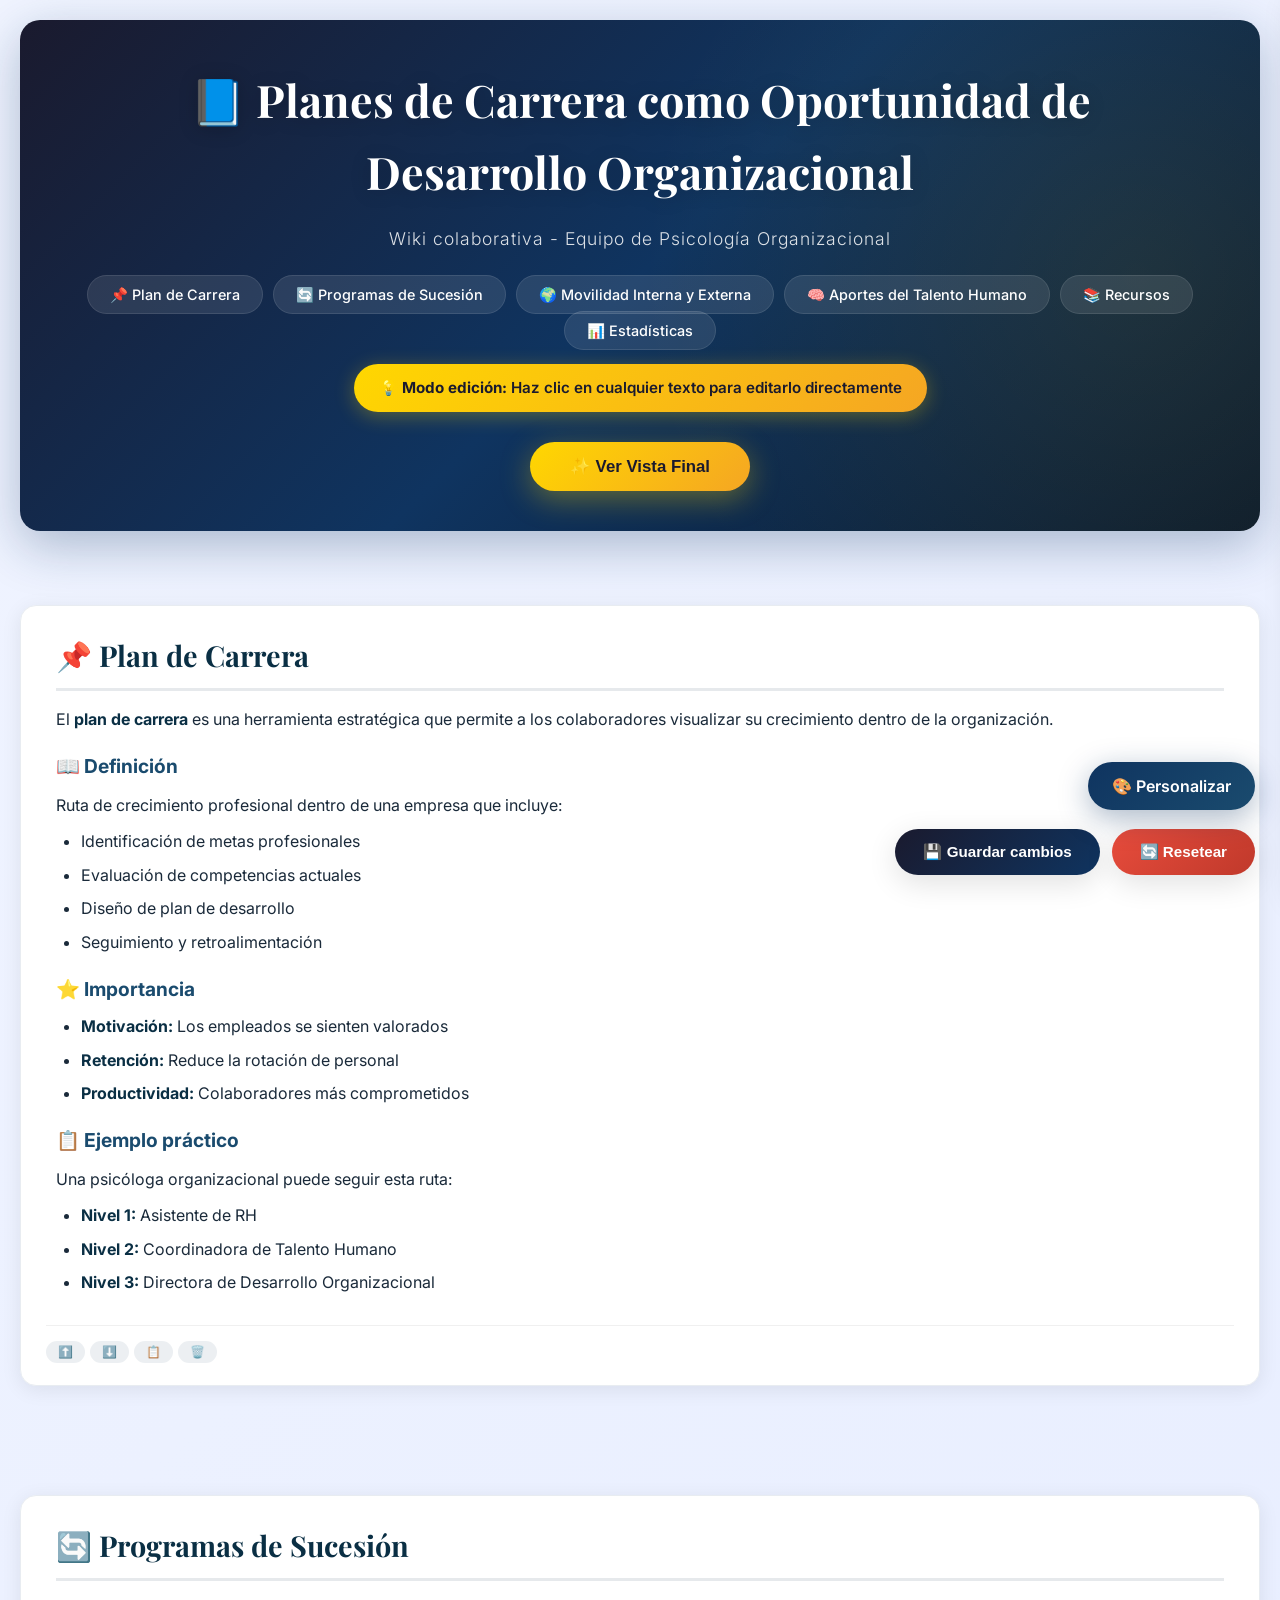
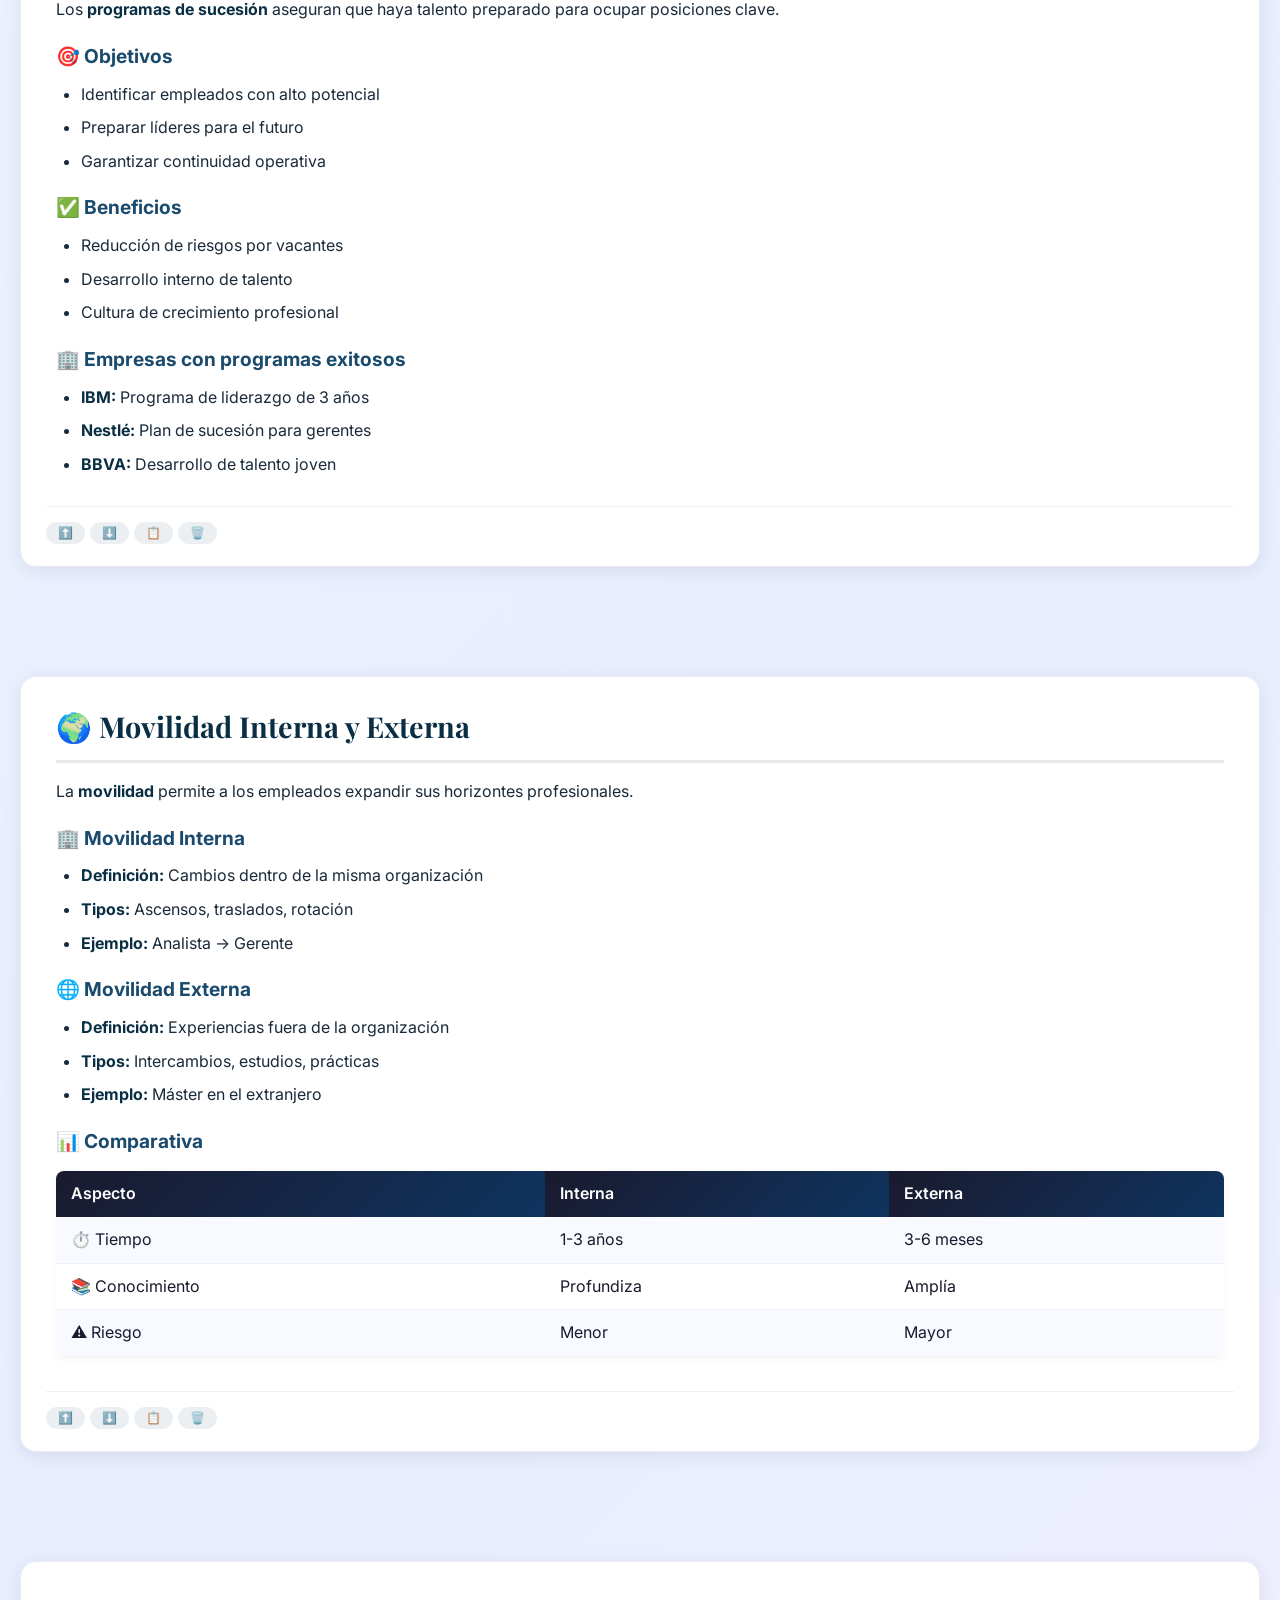
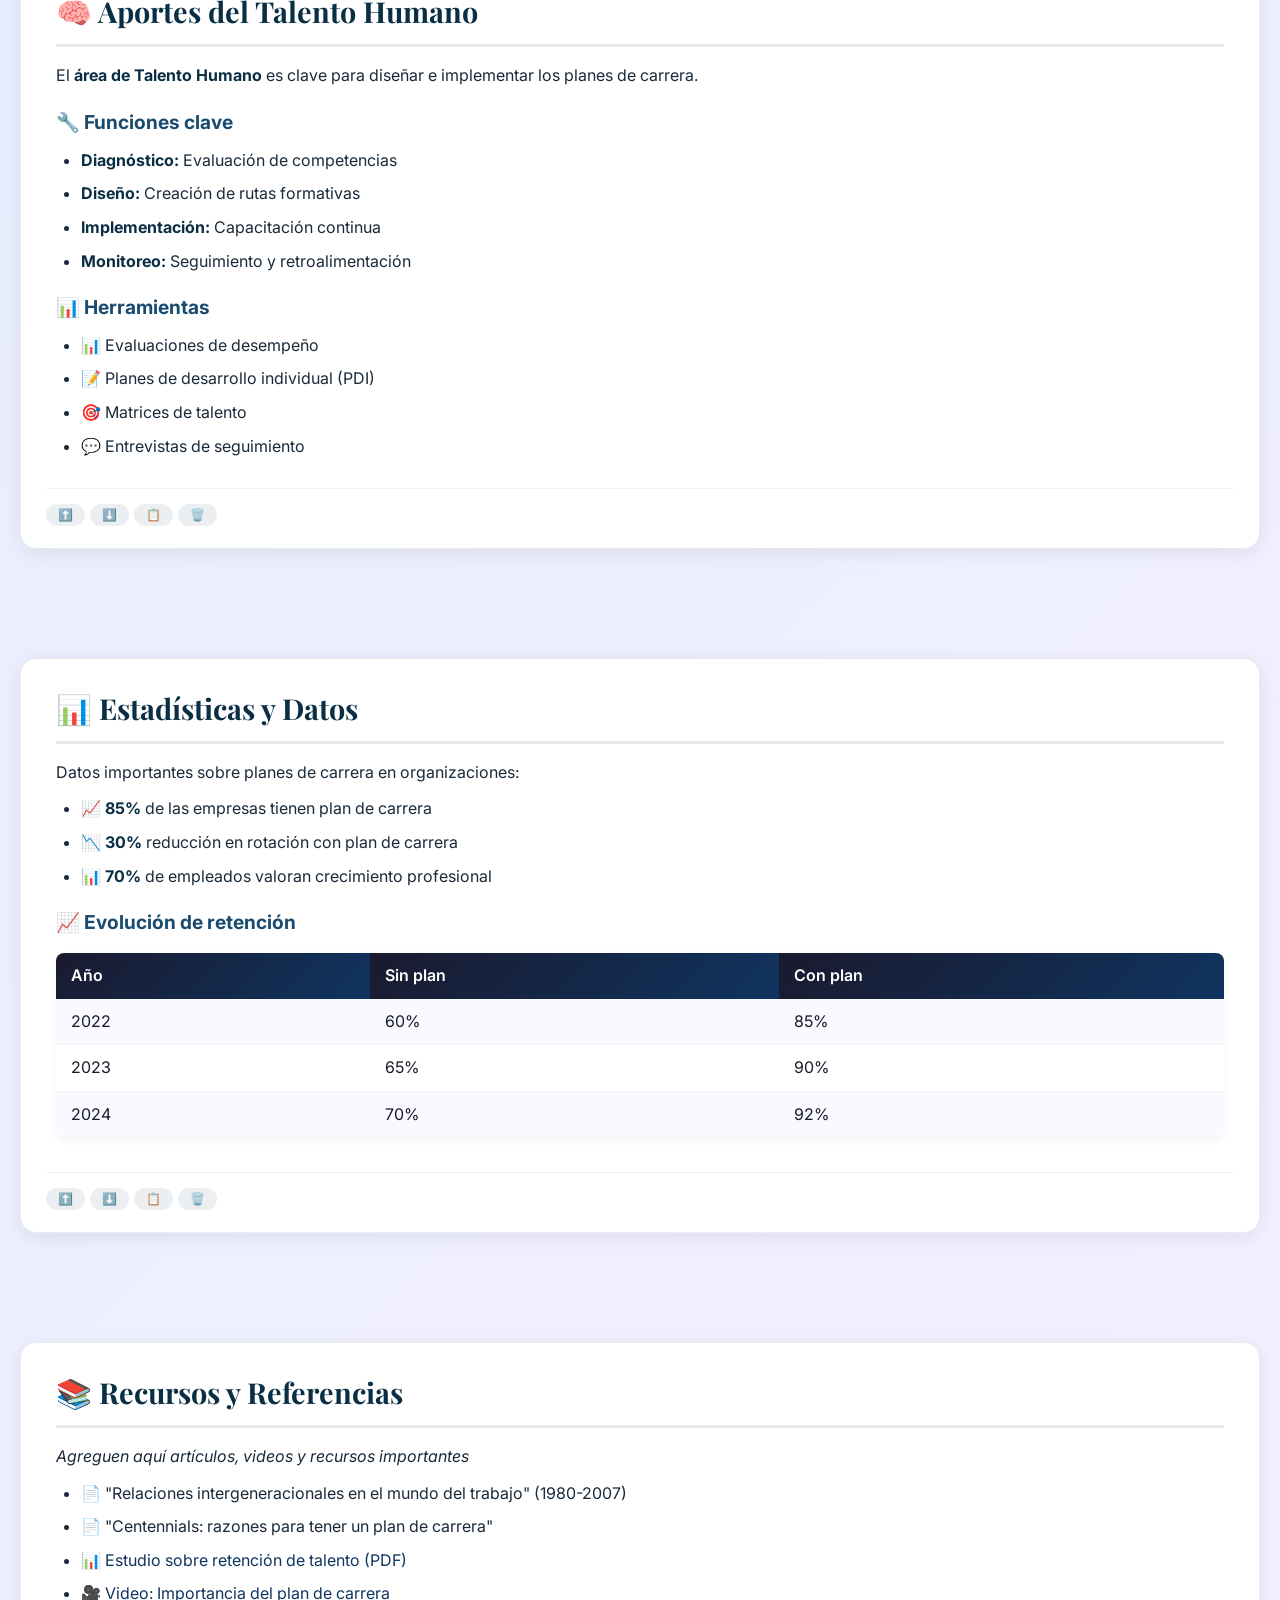
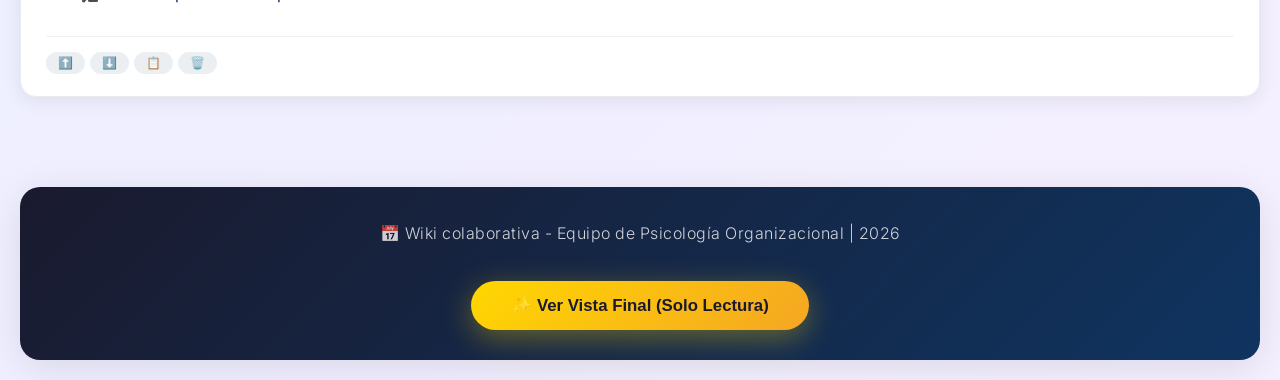
==== commit 82a4ab3f: "Actualizado a imagenes" ====
--- a/index.html
+++ b/index.html
@@ -5,6 +5,50 @@
     <meta name="viewport" content="width=device-width, initial-scale=1.0">
     <title>Wiki: Planes de Carrera</title>
     <link rel="stylesheet" href="style.css">
+    <style>
+        /* Asegurar que los paneles mantengan fondo blanco en edición */
+        .panel-editable {
+            background: #ffffff !important;
+            border: 1px solid #e8ecf1 !important;
+            border-radius: 16px !important;
+            padding: 22px 25px !important;
+            margin-bottom: 20px !important;
+            box-shadow: 0 4px 20px rgba(0, 0, 0, 0.08) !important;
+        }
+        .panel-editable h2 {
+            color: #0a2f44 !important;
+            font-family: 'Playfair Display', serif !important;
+            font-size: 1.8rem !important;
+            border-bottom: 3px solid rgba(10, 47, 68, 0.10) !important;
+            padding-bottom: 10px !important;
+            margin-bottom: 15px !important;
+        }
+        .panel-editable h3 {
+            color: #1a4b6e !important;
+            font-weight: 700 !important;
+            margin: 18px 0 10px 0 !important;
+            font-size: 1.2rem !important;
+        }
+        .panel-editable p {
+            color: #1a2a3a !important;
+            margin: 10px 0 !important;
+            font-size: 1rem !important;
+            line-height: 1.7 !important;
+        }
+        .panel-editable ul {
+            padding-left: 25px !important;
+            margin: 10px 0 !important;
+        }
+        .panel-editable ul li {
+            color: #1a2a3a !important;
+            margin-bottom: 8px !important;
+            font-size: 1rem !important;
+        }
+        .panel-editable strong {
+            color: #0a2f44 !important;
+            font-weight: 700 !important;
+        }
+    </style>
 </head>
 <body>
 
@@ -111,7 +155,6 @@
     <!-- ======================================== -->
     <section id="plan-carrera">
         <div class="seccion-header">
-            <h2 contenteditable="true">📌 Plan de Carrera</h2>
             <div class="seccion-botones">
                 <button onclick="insertarImagen('plan-carrera')" class="btn-insertar">🖼️ Imagen</button>
                 <button onclick="insertarVideo('plan-carrera')" class="btn-insertar">🎬 Video</button>
@@ -120,6 +163,7 @@
         <div class="seccion-contenido" id="contenido-plan-carrera">
             <div class="panel-editable" data-id="panel1">
                 <div contenteditable="true">
+                    <h2>📌 Plan de Carrera</h2>
                     <p>El <strong>plan de carrera</strong> es una herramienta estratégica que permite a los colaboradores visualizar su crecimiento dentro de la organización.</p>
                     <h3>📖 Definición</h3>
                     <p>Ruta de crecimiento profesional dentro de una empresa que incluye:</p>
@@ -129,32 +173,12 @@
                         <li>Diseño de plan de desarrollo</li>
                         <li>Seguimiento y retroalimentación</li>
                     </ul>
-                </div>
-                <div class="panel-controls">
-                    <button onclick="moverPanel(this,'up')">⬆️</button>
-                    <button onclick="moverPanel(this,'down')">⬇️</button>
-                    <button onclick="duplicarPanel(this)">📋</button>
-                    <button onclick="eliminarPanel(this)" class="btn-eliminar">🗑️</button>
-                </div>
-            </div>
-            <div class="panel-editable" data-id="panel2">
-                <div contenteditable="true">
                     <h3>⭐ Importancia</h3>
                     <ul>
                         <li><strong>Motivación:</strong> Los empleados se sienten valorados</li>
                         <li><strong>Retención:</strong> Reduce la rotación de personal</li>
                         <li><strong>Productividad:</strong> Colaboradores más comprometidos</li>
                     </ul>
-                </div>
-                <div class="panel-controls">
-                    <button onclick="moverPanel(this,'up')">⬆️</button>
-                    <button onclick="moverPanel(this,'down')">⬇️</button>
-                    <button onclick="duplicarPanel(this)">📋</button>
-                    <button onclick="eliminarPanel(this)" class="btn-eliminar">🗑️</button>
-                </div>
-            </div>
-            <div class="panel-editable" data-id="panel3">
-                <div contenteditable="true">
                     <h3>📋 Ejemplo práctico</h3>
                     <p>Una psicóloga organizacional puede seguir esta ruta:</p>
                     <ul>
@@ -178,7 +202,6 @@
     <!-- ======================================== -->
     <section id="sucesion">
         <div class="seccion-header">
-            <h2 contenteditable="true">🔄 Programas de Sucesión</h2>
             <div class="seccion-botones">
                 <button onclick="insertarImagen('sucesion')" class="btn-insertar">🖼️ Imagen</button>
                 <button onclick="insertarVideo('sucesion')" class="btn-insertar">🎬 Video</button>
@@ -187,6 +210,7 @@
         <div class="seccion-contenido" id="contenido-sucesion">
             <div class="panel-editable" data-id="panel1">
                 <div contenteditable="true">
+                    <h2>🔄 Programas de Sucesión</h2>
                     <p>Los <strong>programas de sucesión</strong> aseguran que haya talento preparado para ocupar posiciones clave.</p>
                     <h3>🎯 Objetivos</h3>
                     <ul>
@@ -194,22 +218,18 @@
                         <li>Preparar líderes para el futuro</li>
                         <li>Garantizar continuidad operativa</li>
                     </ul>
-                </div>
-                <div class="panel-controls">
-                    <button onclick="moverPanel(this,'up')">⬆️</button>
-                    <button onclick="moverPanel(this,'down')">⬇️</button>
-                    <button onclick="duplicarPanel(this)">📋</button>
-                    <button onclick="eliminarPanel(this)" class="btn-eliminar">🗑️</button>
-                </div>
-            </div>
-            <div class="panel-editable" data-id="panel2">
-                <div contenteditable="true">
                     <h3>✅ Beneficios</h3>
                     <ul>
                         <li>Reducción de riesgos por vacantes</li>
                         <li>Desarrollo interno de talento</li>
                         <li>Cultura de crecimiento profesional</li>
                     </ul>
+                    <h3>🏢 Empresas con programas exitosos</h3>
+                    <ul>
+                        <li><strong>IBM:</strong> Programa de liderazgo de 3 años</li>
+                        <li><strong>Nestlé:</strong> Plan de sucesión para gerentes</li>
+                        <li><strong>BBVA:</strong> Desarrollo de talento joven</li>
+                    </ul>
                 </div>
                 <div class="panel-controls">
                     <button onclick="moverPanel(this,'up')">⬆️</button>
@@ -226,7 +246,6 @@
     <!-- ======================================== -->
     <section id="movilidad">
         <div class="seccion-header">
-            <h2 contenteditable="true">🌍 Movilidad Interna y Externa</h2>
             <div class="seccion-botones">
                 <button onclick="insertarImagen('movilidad')" class="btn-insertar">🖼️ Imagen</button>
                 <button onclick="insertarVideo('movilidad')" class="btn-insertar">🎬 Video</button>
@@ -235,26 +254,27 @@
         <div class="seccion-contenido" id="contenido-movilidad">
             <div class="panel-editable" data-id="panel1">
                 <div contenteditable="true">
+                    <h2>🌍 Movilidad Interna y Externa</h2>
+                    <p>La <strong>movilidad</strong> permite a los empleados expandir sus horizontes profesionales.</p>
                     <h3>🏢 Movilidad Interna</h3>
                     <ul>
                         <li><strong>Definición:</strong> Cambios dentro de la misma organización</li>
                         <li><strong>Tipos:</strong> Ascensos, traslados, rotación</li>
-                    </ul>
-                </div>
-                <div class="panel-controls">
-                    <button onclick="moverPanel(this,'up')">⬆️</button>
-                    <button onclick="moverPanel(this,'down')">⬇️</button>
-                    <button onclick="duplicarPanel(this)">📋</button>
-                    <button onclick="eliminarPanel(this)" class="btn-eliminar">🗑️</button>
-                </div>
-            </div>
-            <div class="panel-editable" data-id="panel2">
-                <div contenteditable="true">
+                        <li><strong>Ejemplo:</strong> Analista → Gerente</li>
+                    </ul>
                     <h3>🌐 Movilidad Externa</h3>
                     <ul>
                         <li><strong>Definición:</strong> Experiencias fuera de la organización</li>
                         <li><strong>Tipos:</strong> Intercambios, estudios, prácticas</li>
-                    </ul>
+                        <li><strong>Ejemplo:</strong> Máster en el extranjero</li>
+                    </ul>
+                    <h3>📊 Comparativa</h3>
+                    <table>
+                        <tr><th>Aspecto</th><th>Interna</th><th>Externa</th></tr>
+                        <tr><td>⏱️ Tiempo</td><td>1-3 años</td><td>3-6 meses</td></tr>
+                        <tr><td>📚 Conocimiento</td><td>Profundiza</td><td>Amplía</td></tr>
+                        <tr><td>⚠️ Riesgo</td><td>Menor</td><td>Mayor</td></tr>
+                    </table>
                 </div>
                 <div class="panel-controls">
                     <button onclick="moverPanel(this,'up')">⬆️</button>
@@ -271,7 +291,6 @@
     <!-- ======================================== -->
     <section id="talento-humano">
         <div class="seccion-header">
-            <h2 contenteditable="true">🧠 Aportes del Talento Humano</h2>
             <div class="seccion-botones">
                 <button onclick="insertarImagen('talento-humano')" class="btn-insertar">🖼️ Imagen</button>
                 <button onclick="insertarVideo('talento-humano')" class="btn-insertar">🎬 Video</button>
@@ -280,6 +299,7 @@
         <div class="seccion-contenido" id="contenido-talento-humano">
             <div class="panel-editable" data-id="panel1">
                 <div contenteditable="true">
+                    <h2>🧠 Aportes del Talento Humano</h2>
                     <p>El <strong>área de Talento Humano</strong> es clave para diseñar e implementar los planes de carrera.</p>
                     <h3>🔧 Funciones clave</h3>
                     <ul>
@@ -288,6 +308,13 @@
                         <li><strong>Implementación:</strong> Capacitación continua</li>
                         <li><strong>Monitoreo:</strong> Seguimiento y retroalimentación</li>
                     </ul>
+                    <h3>📊 Herramientas</h3>
+                    <ul>
+                        <li>📊 Evaluaciones de desempeño</li>
+                        <li>📝 Planes de desarrollo individual (PDI)</li>
+                        <li>🎯 Matrices de talento</li>
+                        <li>💬 Entrevistas de seguimiento</li>
+                    </ul>
                 </div>
                 <div class="panel-controls">
                     <button onclick="moverPanel(this,'up')">⬆️</button>
@@ -304,7 +331,6 @@
     <!-- ======================================== -->
     <section id="estadisticas">
         <div class="seccion-header">
-            <h2 contenteditable="true">📊 Estadísticas y Datos</h2>
             <div class="seccion-botones">
                 <button onclick="insertarImagen('estadisticas')" class="btn-insertar">🖼️ Imagen</button>
                 <button onclick="insertarVideo('estadisticas')" class="btn-insertar">🎬 Video</button>
@@ -313,12 +339,20 @@
         <div class="seccion-contenido" id="contenido-estadisticas">
             <div class="panel-editable" data-id="panel1">
                 <div contenteditable="true">
+                    <h2>📊 Estadísticas y Datos</h2>
                     <p>Datos importantes sobre planes de carrera en organizaciones:</p>
                     <ul>
                         <li>📈 <strong>85%</strong> de las empresas tienen plan de carrera</li>
                         <li>📉 <strong>30%</strong> reducción en rotación con plan de carrera</li>
                         <li>📊 <strong>70%</strong> de empleados valoran crecimiento profesional</li>
                     </ul>
+                    <h3>📈 Evolución de retención</h3>
+                    <table>
+                        <tr><th>Año</th><th>Sin plan</th><th>Con plan</th></tr>
+                        <tr><td>2022</td><td>60%</td><td>85%</td></tr>
+                        <tr><td>2023</td><td>65%</td><td>90%</td></tr>
+                        <tr><td>2024</td><td>70%</td><td>92%</td></tr>
+                    </table>
                 </div>
                 <div class="panel-controls">
                     <button onclick="moverPanel(this,'up')">⬆️</button>
@@ -335,7 +369,6 @@
     <!-- ======================================== -->
     <section id="recursos">
         <div class="seccion-header">
-            <h2 contenteditable="true">📚 Recursos y Referencias</h2>
             <div class="seccion-botones">
                 <button onclick="insertarImagen('recursos')" class="btn-insertar">🖼️ Imagen</button>
                 <button onclick="insertarVideo('recursos')" class="btn-insertar">🎬 Video</button>
@@ -344,10 +377,13 @@
         <div class="seccion-contenido" id="contenido-recursos">
             <div class="panel-editable" data-id="panel1">
                 <div contenteditable="true">
+                    <h2>📚 Recursos y Referencias</h2>
                     <p><em>Agreguen aquí artículos, videos y recursos importantes</em></p>
                     <ul>
                         <li>📄 "Relaciones intergeneracionales en el mundo del trabajo" (1980-2007)</li>
                         <li>📄 "Centennials: razones para tener un plan de carrera"</li>
+                        <li>📊 <a href="#">Estudio sobre retención de talento (PDF)</a></li>
+                        <li>🎥 <a href="#">Video: Importancia del plan de carrera</a></li>
                     </ul>
                 </div>
                 <div class="panel-controls">
@@ -385,13 +421,20 @@
 <!-- ==================== -->
 <div id="modalInsertar" class="modal-insertar">
     <div class="modal-contenido">
-        <h3 id="modalTitulo">Insertar</h3>
-        <label id="modalLabel">Ingresa la URL:</label>
-        <input type="text" id="modalInput" placeholder="https://ejemplo.com/">
+        <h3 id="modalTitulo">Insertar imagen</h3>
+        <p style="color:#666;margin-bottom:15px;font-size:0.95rem;">Selecciona una imagen desde tu dispositivo o pega una desde el portapapeles</p>
+        <div style="text-align:center;margin:15px 0;">
+           <input type="file" id="modalFileInput" accept="image/*" onchange="cargarImagenDesdeInput(this)" style="width:100%;padding:12px;border:2px dashed #0f3460;border-radius:10px;cursor:pointer;font-size:0.95rem;">
+        </div>
+        <div id="modalPreview" style="margin-top:10px;display:none;text-align:center;">
+            <img id="previewImagen" src="#" alt="Vista previa" style="max-width:100%;max-height:250px;border-radius:12px;box-shadow:0 4px 20px rgba(0,0,0,0.1);">
+            <p style="color:#666;font-size:0.85rem;margin-top:8px;">✅ Imagen cargada correctamente</p>
+        </div>
         <div class="modal-botones">
-            <button onclick="confirmarInsercion()" class="btn-aceptar">✅ Insertar</button>
+            <button onclick="confirmarInsercion()" class="btn-aceptar" id="btnInsertarImagen" disabled style="opacity:0.5;cursor:not-allowed;">✅ Insertar</button>
             <button onclick="cerrarModal()" class="btn-cancelar">❌ Cancelar</button>
         </div>
+        <p style="color:#999;font-size:0.8rem;margin-top:10px;text-align:center;">💡 También puedes pegar una imagen con Ctrl+V desde Google Imágenes</p>
     </div>
 </div>
 
--- a/style.css
+++ b/style.css
@@ -23,13 +23,17 @@
     box-sizing: border-box;
 }
 
+/* ==================== */
+/* FONDO DIRECTO EN BODY */
+/* ==================== */
 body {
     font-family: var(--font-main);
-    background: linear-gradient(135deg, var(--color-bg-start) 0%, var(--color-bg-middle) 50%, var(--color-bg-end) 100%);
     color: var(--text-dark);
     line-height: 1.6;
     padding: 20px;
     min-height: 100vh;
+    background: linear-gradient(135deg, var(--color-bg-start) 0%, var(--color-bg-middle) 50%, var(--color-bg-end) 100%);
+    transition: background 0.5s ease !important;
 }
 
 /* ==================== */
@@ -158,10 +162,10 @@
 }
 
 /* ==================== */
-/* SECCIONES - SIN RECUADROS */
+/* SECCIONES - SIN RECUADROS EXTERNOS */
 /* ==================== */
 main section {
-    background: transparent;
+    background: transparent !important;
     padding: 10px 0 30px 0;
     margin-bottom: 20px;
     border: none;
@@ -174,43 +178,16 @@
     box-shadow: none;
 }
 
-main section h2 {
-    font-family: var(--font-title);
-    color: var(--color-primary);
-    font-size: 2rem;
-    border-bottom: 4px solid;
-    border-image: linear-gradient(135deg, var(--color-accent), var(--color-accent-hover)) 1;
-    padding-bottom: 12px;
-    margin-bottom: 20px;
-}
-
-main section h3 {
-    color: var(--color-secondary);
-    font-weight: 700;
-    margin: 25px 0 12px 0;
-    font-size: 1.2rem;
-}
-
-main section ul {
-    padding-left: 25px;
-    margin: 10px 0;
-}
-
-main section ul li {
-    margin-bottom: 8px;
-    padding-left: 5px;
-}
-
-/* ==================== */
-/* SECCIÓN HEADER CON BOTONES */
+/* ==================== */
+/* SECCIÓN HEADER CON BOTONES - OCULTOS AL HOVER */
 /* ==================== */
 .seccion-header {
     display: flex;
-    justify-content: space-between;
+    justify-content: flex-end;
     align-items: center;
     flex-wrap: wrap;
-    gap: 15px;
-    margin-bottom: 15px;
+    gap: 10px;
+    margin-bottom: 5px;
     position: relative;
 }
 
@@ -264,12 +241,12 @@
 }
 
 /* ==================== */
-/* PANELES EDITABLES - SIN RECUADROS */
+/* PANELES UNIFICADOS - CONTIENEN TODO EL CONTENIDO */
 /* ==================== */
 .seccion-contenido {
     display: flex;
     flex-direction: column;
-    gap: 10px;
+    gap: 20px;
 }
 
 .seccion-contenido.horizontal {
@@ -280,44 +257,143 @@
 
 .seccion-contenido.horizontal .panel-editable {
     flex: 1;
-    min-width: 250px;
+    min-width: 280px;
 }
 
 .seccion-contenido.grid {
     display: grid;
-    grid-template-columns: repeat(auto-fit, minmax(300px, 1fr));
+    grid-template-columns: repeat(auto-fit, minmax(320px, 1fr));
     gap: 20px;
 }
 
+/* ==================== */
+/* PANELES CON FONDO BLANCO SÓLIDO - NO SE VEN AFECTADOS POR EL FONDO GLOBAL */
+/* ==================== */
 .panel-editable {
-    background: transparent;
-    border: none;
-    border-radius: 0;
-    padding: 5px 0;
-    transition: none;
+    background: #ffffff !important;
+    border: 1px solid #e8ecf1 !important;
+    border-radius: 16px !important;
+    padding: 25px 30px !important;
+    margin-bottom: 20px !important;
+    box-shadow: 0 4px 20px rgba(0, 0, 0, 0.06) !important;
+    transition: all 0.3s ease !important;
     position: relative;
 }
 
 .panel-editable:hover {
-    border-color: transparent;
-    box-shadow: none;
+    box-shadow: 0 8px 30px rgba(0, 0, 0, 0.10) !important;
+    transform: translateY(-2px) !important;
 }
 
 .panel-editable.dragging {
     opacity: 0.5;
 }
 
+/* ==================== */
+/* TEXTOS DENTRO DE PANELES - COLORES FIJOS */
+/* ==================== */
+.panel-editable h2 {
+    color: #0a2f44 !important;
+    font-family: 'Playfair Display', serif !important;
+    font-size: 1.8rem !important;
+    border-bottom: 3px solid rgba(10, 47, 68, 0.10) !important;
+    padding-bottom: 10px !important;
+    margin-bottom: 15px !important;
+}
+
+.panel-editable h3 {
+    color: #1a4b6e !important;
+    font-weight: 700 !important;
+    margin: 18px 0 10px 0 !important;
+    font-size: 1.2rem !important;
+}
+
+.panel-editable h4 {
+    color: #1a4b6e !important;
+    font-weight: 600 !important;
+    margin: 15px 0 8px 0 !important;
+    font-size: 1.1rem !important;
+}
+
+.panel-editable p {
+    color: #1a2a3a !important;
+    margin: 10px 0 !important;
+    font-size: 1rem !important;
+    line-height: 1.7 !important;
+}
+
+.panel-editable ul {
+    padding-left: 25px !important;
+    margin: 10px 0 !important;
+}
+
+.panel-editable ul li {
+    color: #1a2a3a !important;
+    margin-bottom: 8px !important;
+    font-size: 1rem !important;
+}
+
+.panel-editable strong {
+    color: #0a2f44 !important;
+    font-weight: 700 !important;
+}
+
+.panel-editable a {
+    color: #0f3460 !important;
+    text-decoration: none !important;
+}
+
+.panel-editable a:hover {
+    text-decoration: underline !important;
+}
+
+/* ==================== */
+/* TABLAS DENTRO DE PANELES */
+/* ==================== */
+.panel-editable table {
+    width: 100%;
+    border-collapse: collapse;
+    margin: 15px 0;
+    border-radius: 8px;
+    overflow: hidden;
+    box-shadow: 0 2px 10px rgba(0, 0, 0, 0.04);
+}
+
+.panel-editable table th {
+    background: linear-gradient(135deg, #1a1a2e, #0f3460);
+    color: white;
+    padding: 10px 15px;
+    text-align: left;
+    font-weight: 600;
+}
+
+.panel-editable table td {
+    padding: 10px 15px;
+    border-bottom: 1px solid #eef2f7;
+}
+
+.panel-editable table tr:nth-child(even) {
+    background: #f8faff;
+}
+
+.panel-editable table tr:hover {
+    background: #f0f4ff;
+}
+
+/* ==================== */
+/* CONTROLES DE PANEL */
+/* ==================== */
 .panel-controls {
     display: flex;
     gap: 5px;
-    margin-top: 8px;
-    padding-top: 8px;
-    border-top: 1px solid rgba(0,0,0,0.06);
+    margin-top: 15px;
+    padding-top: 15px;
+    border-top: 1px solid rgba(0, 0, 0, 0.06);
     flex-wrap: wrap;
 }
 
 .panel-controls button {
-    padding: 3px 10px;
+    padding: 4px 12px;
     border: none;
     border-radius: 15px;
     background: rgba(15, 52, 96, 0.08);
@@ -416,39 +492,6 @@
 [contenteditable="true"]:focus,
 [contenteditable="true"]:focus * {
     background: transparent !important;
-}
-
-/* ==================== */
-/* TABLAS */
-/* ==================== */
-table {
-    width: 100%;
-    border-collapse: collapse;
-    margin: 20px 0;
-    border-radius: 16px;
-    overflow: hidden;
-    box-shadow: 0 4px 20px rgba(0, 0, 0, 0.04);
-}
-
-table th {
-    background: linear-gradient(135deg, var(--color-primary), var(--color-secondary));
-    color: var(--text-light);
-    padding: 14px 20px;
-    text-align: left;
-    font-weight: 600;
-}
-
-table td {
-    padding: 14px 20px;
-    border-bottom: 1px solid #eef2f7;
-}
-
-table tr:nth-child(even) {
-    background: #f8faff;
-}
-
-table tr:hover {
-    background: #f0f4ff;
 }
 
 /* ==================== */
@@ -953,6 +996,18 @@
         padding: 10px 0 20px 0;
     }
 
+    .panel-editable {
+        padding: 18px 20px !important;
+    }
+
+    .panel-editable h2 {
+        font-size: 1.5rem !important;
+    }
+
+    .panel-editable h3 {
+        font-size: 1.1rem !important;
+    }
+
     .save-button {
         flex-direction: column;
         bottom: 15px;
@@ -988,4 +1043,207 @@
     .modal-contenido {
         padding: 20px;
     }
+}
+/* ==================== */
+/* PANELES CON IMAGEN DE FONDO */
+/* ==================== */
+.panel-editable[style*="background-image"] {
+    border-radius: 16px !important;
+    border: 1px solid rgba(255, 255, 255, 0.3) !important;
+    box-shadow: 0 8px 32px rgba(0, 0, 0, 0.15) !important;
+    padding: 0 !important;
+    overflow: hidden !important;
+    position: relative !important;
+    min-height: 320px !important;
+}
+
+.panel-editable[style*="background-image"] > div:first-child {
+    position: relative !important;
+    z-index: 2 !important;
+    color: #ffffff !important;
+    text-shadow: 0 2px 8px rgba(0, 0, 0, 0.8) !important;
+    padding: 30px 25px !important;
+    min-height: 280px !important;
+    background: rgba(0, 0, 0, 0.25) !important;
+    border-radius: 16px !important;
+    backdrop-filter: blur(2px) !important;
+    -webkit-backdrop-filter: blur(2px) !important;
+}
+
+.panel-editable[style*="background-image"] h2 {
+    color: #ffffff !important;
+    border-bottom: 2px solid rgba(255, 255, 255, 0.2) !important;
+    font-family: 'Playfair Display', serif !important;
+    font-size: 1.8rem !important;
+    padding-bottom: 10px !important;
+    margin-bottom: 15px !important;
+    text-shadow: 0 2px 8px rgba(0, 0, 0, 0.5) !important;
+}
+
+.panel-editable[style*="background-image"] h3 {
+    color: #ffffff !important;
+    text-shadow: 0 2px 8px rgba(0, 0, 0, 0.5) !important;
+}
+
+.panel-editable[style*="background-image"] p,
+.panel-editable[style*="background-image"] ul li,
+.panel-editable[style*="background-image"] li {
+    color: #ffffff !important;
+    text-shadow: 0 1px 4px rgba(0, 0, 0, 0.5) !important;
+}
+
+.panel-editable[style*="background-image"] strong {
+    color: #ffffff !important;
+}
+
+.panel-editable[style*="background-image"] .panel-controls {
+    position: relative !important;
+    z-index: 2 !important;
+    border-top: 1px solid rgba(255, 255, 255, 0.15) !important;
+    padding-top: 10px !important;
+    margin-top: 10px !important;
+}
+
+.panel-editable[style*="background-image"] .panel-controls button {
+    background: rgba(255, 255, 255, 0.15) !important;
+    color: white !important;
+    border: 1px solid rgba(255, 255, 255, 0.1) !important;
+}
+
+.panel-editable[style*="background-image"] .panel-controls .btn-eliminar {
+    background: rgba(231, 76, 60, 0.6) !important;
+}
+
+.panel-editable[style*="background-image"] .panel-controls button:hover {
+    background: rgba(255, 255, 255, 0.3) !important;
+}
+
+/* ==================== */
+/* PANELES CON IMAGEN DE FONDO - ESTILO ELEGANTE */
+/* ==================== */
+
+/* Paneles que tienen imagen de fondo */
+.panel-editable[style*="background-image"] {
+    border-radius: 16px !important;
+    border: 1px solid rgba(255, 255, 255, 0.2) !important;
+    box-shadow: 0 8px 32px rgba(0, 0, 0, 0.15) !important;
+    padding: 0 !important;
+    overflow: hidden !important;
+    position: relative !important;
+    min-height: 320px !important;
+    background-size: cover !important;
+    background-position: center !important;
+}
+
+/* Overlay con degradado suave */
+.panel-editable[style*="background-image"] .panel-overlay {
+    position: absolute !important;
+    top: 0 !important;
+    left: 0 !important;
+    width: 100% !important;
+    height: 100% !important;
+    background: linear-gradient(135deg, rgba(0,0,0,0.2) 0%, rgba(0,0,0,0.4) 50%, rgba(0,0,0,0.2) 100%) !important;
+    z-index: 1 !important;
+    border-radius: 16px !important;
+    pointer-events: none !important;
+}
+
+/* Contenido sobre la imagen */
+.panel-editable[style*="background-image"] > div:not(.panel-overlay):not(.panel-controls) {
+    position: relative !important;
+    z-index: 2 !important;
+    color: #ffffff !important;
+    text-shadow: 0 2px 12px rgba(0,0,0,0.5) !important;
+    padding: 35px 30px !important;
+    min-height: 280px !important;
+    background: transparent !important;
+    border-radius: 16px !important;
+    display: flex !important;
+    flex-direction: column !important;
+    justify-content: center !important;
+}
+
+/* Todos los textos dentro del panel con imagen */
+.panel-editable[style*="background-image"] h2,
+.panel-editable[style*="background-image"] h3,
+.panel-editable[style*="background-image"] p,
+.panel-editable[style*="background-image"] ul li,
+.panel-editable[style*="background-image"] li,
+.panel-editable[style*="background-image"] strong,
+.panel-editable[style*="background-image"] em {
+    color: #ffffff !important;
+    text-shadow: 0 2px 12px rgba(0,0,0,0.5) !important;
+}
+
+/* Títulos dentro del panel con imagen */
+.panel-editable[style*="background-image"] h2 {
+    border-bottom: 2px solid rgba(255, 255, 255, 0.2) !important;
+    font-family: 'Playfair Display', serif !important;
+    font-size: 1.8rem !important;
+    padding-bottom: 12px !important;
+    margin-bottom: 16px !important;
+}
+
+.panel-editable[style*="background-image"] h3 {
+    font-weight: 700 !important;
+    font-size: 1.2rem !important;
+    margin-top: 10px !important;
+}
+
+/* Controles sobre la imagen */
+.panel-editable[style*="background-image"] .panel-controls {
+    position: relative !important;
+    z-index: 2 !important;
+    border-top: 1px solid rgba(255, 255, 255, 0.15) !important;
+    padding-top: 12px !important;
+    margin-top: 10px !important;
+}
+
+.panel-editable[style*="background-image"] .panel-controls button {
+    background: rgba(255, 255, 255, 0.15) !important;
+    color: white !important;
+    border: 1px solid rgba(255, 255, 255, 0.1) !important;
+    backdrop-filter: blur(4px) !important;
+}
+
+.panel-editable[style*="background-image"] .panel-controls .btn-eliminar {
+    background: rgba(231, 76, 60, 0.5) !important;
+    border: 1px solid rgba(231, 76, 60, 0.3) !important;
+}
+
+.panel-editable[style*="background-image"] .panel-controls button:hover {
+    background: rgba(255, 255, 255, 0.3) !important;
+    transform: scale(1.05);
+}
+
+/* Contenido editable dentro del panel con imagen */
+.panel-editable[style*="background-image"] [contenteditable="true"]:hover {
+    background: rgba(255, 255, 255, 0.08) !important;
+}
+
+.panel-editable[style*="background-image"] [contenteditable="true"]:focus {
+    background: rgba(255, 255, 255, 0.12) !important;
+    box-shadow: 0 0 0 2px rgba(255, 255, 255, 0.2) !important;
+}
+
+/* Estilos para videos en paneles */
+.panel-editable .video-container {
+    position: relative;
+    padding-bottom: 56.25%;
+    height: 0;
+    overflow: hidden;
+    border-radius: 12px;
+    margin: 0 0 20px 0;
+    background: #000;
+    box-shadow: 0 4px 20px rgba(0,0,0,0.1);
+}
+
+.panel-editable .video-container iframe {
+    position: absolute;
+    top: 0;
+    left: 0;
+    width: 100%;
+    height: 100%;
+    border: none;
+    border-radius: 12px;
 }
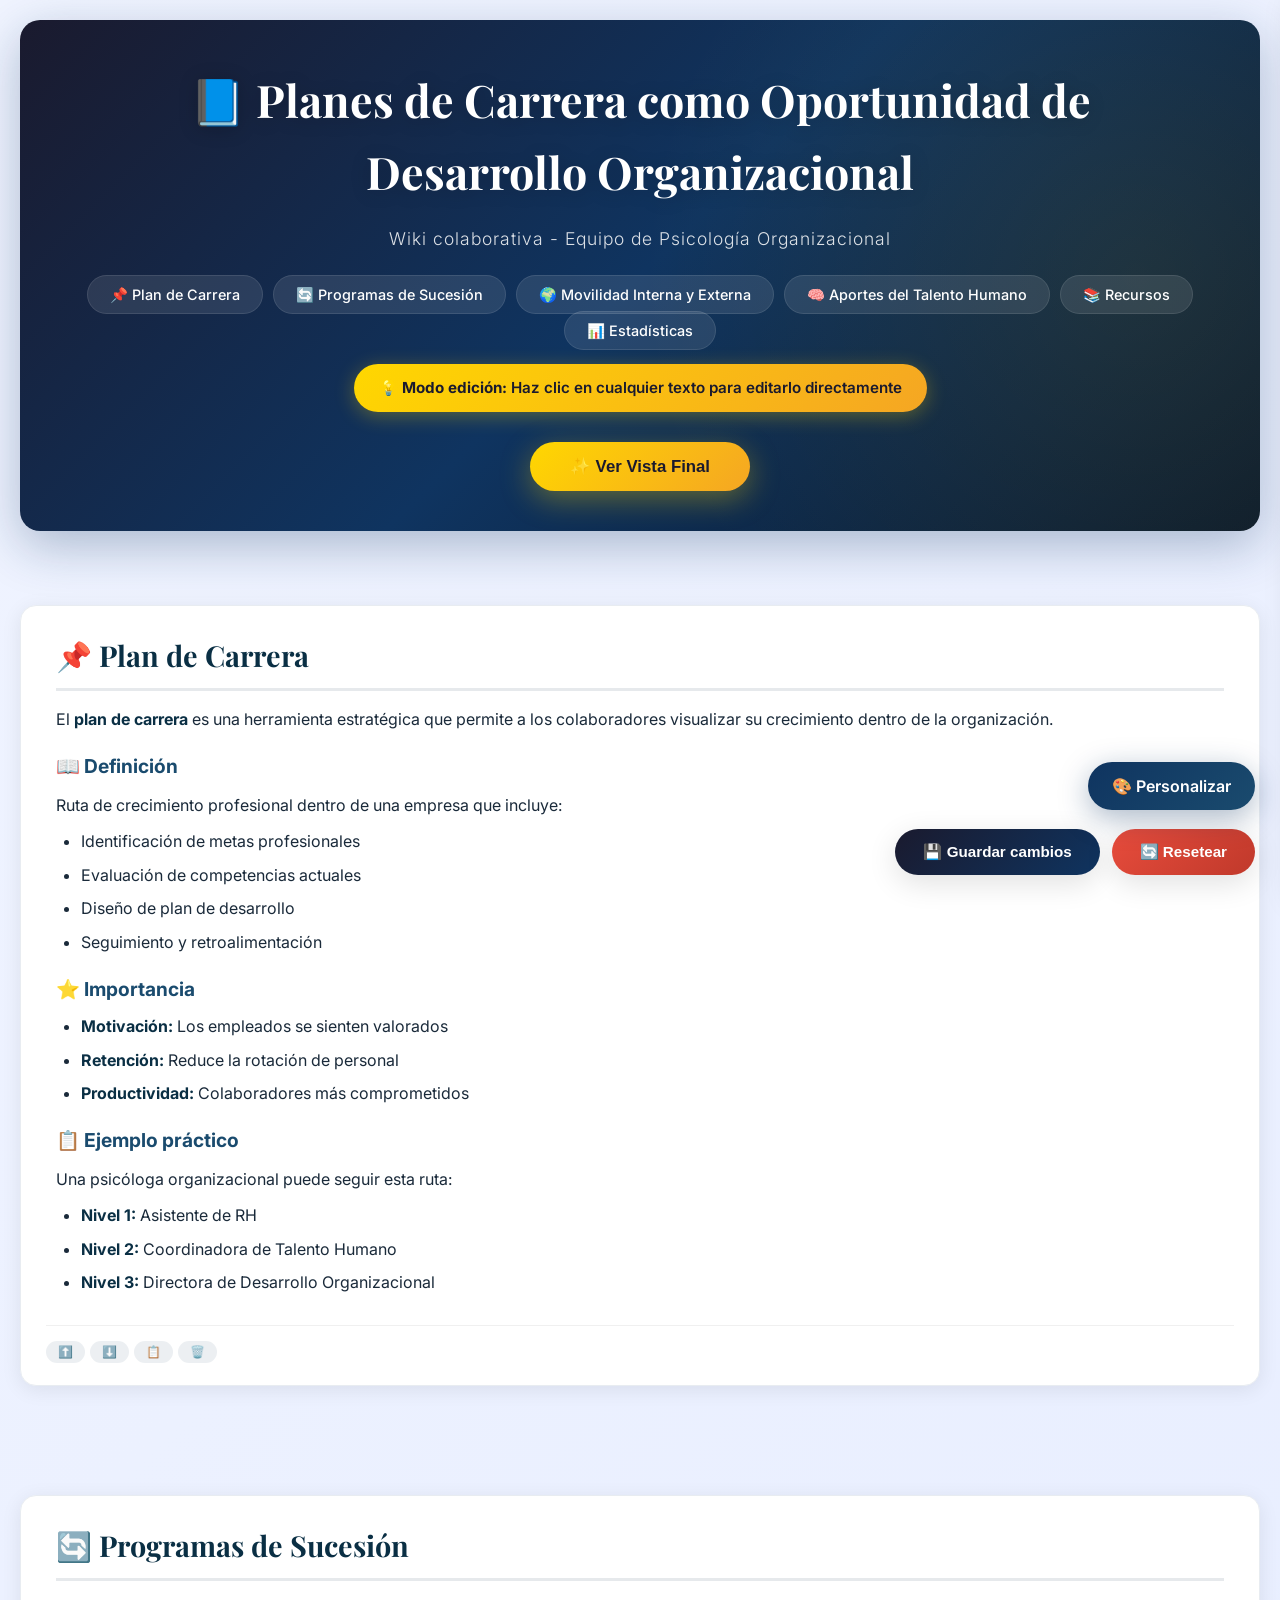
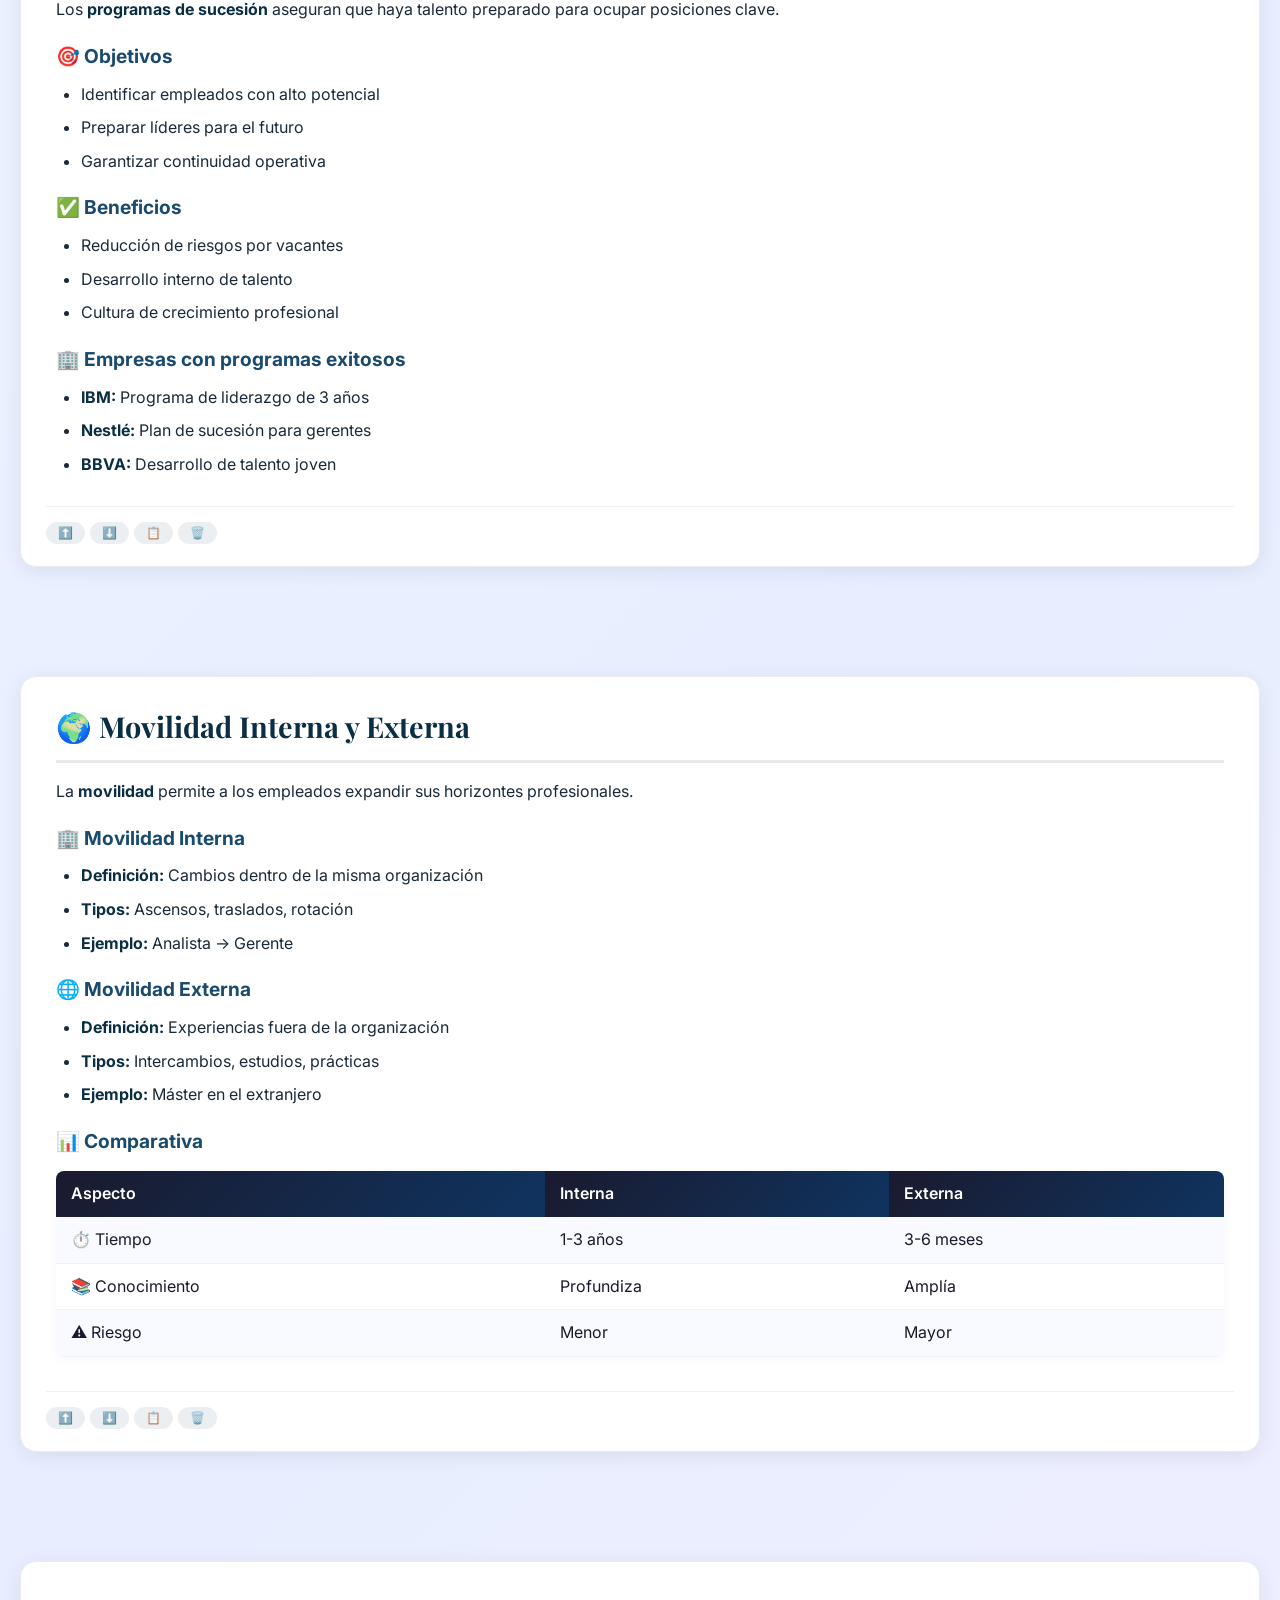
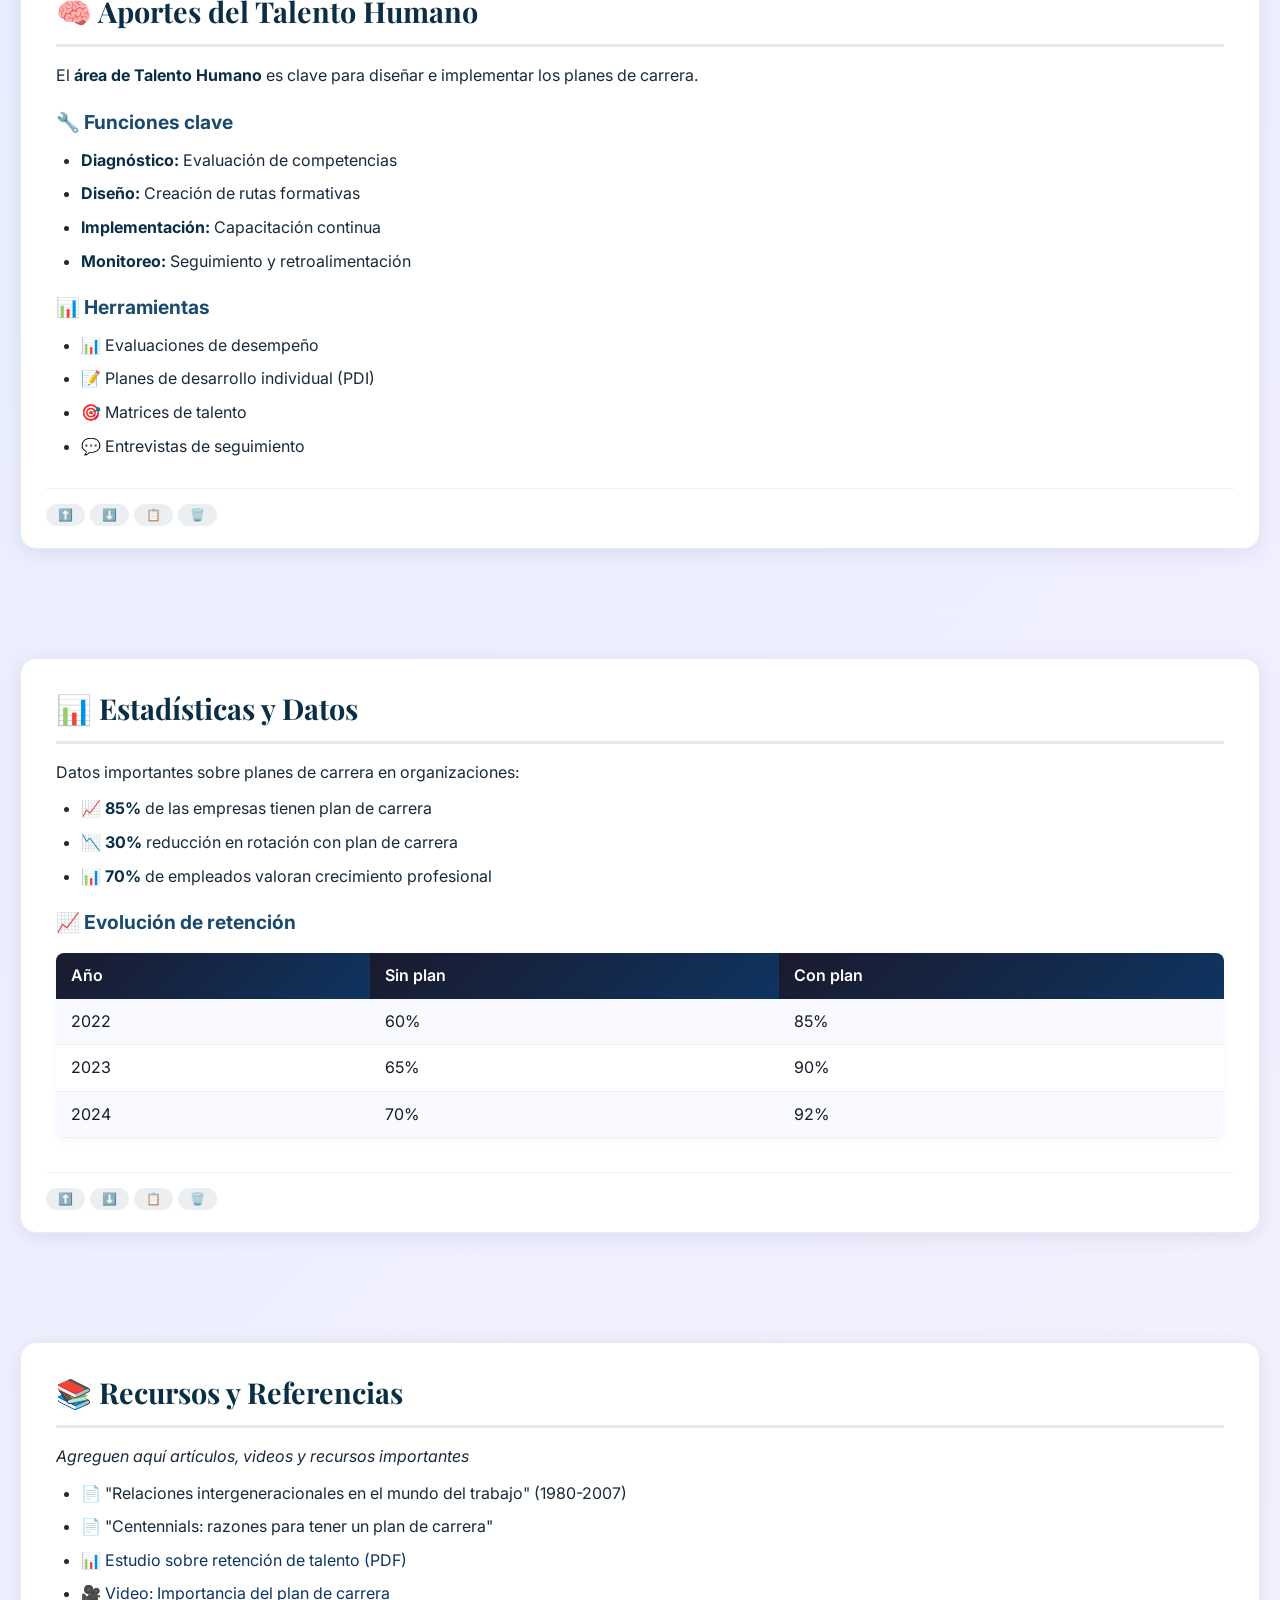
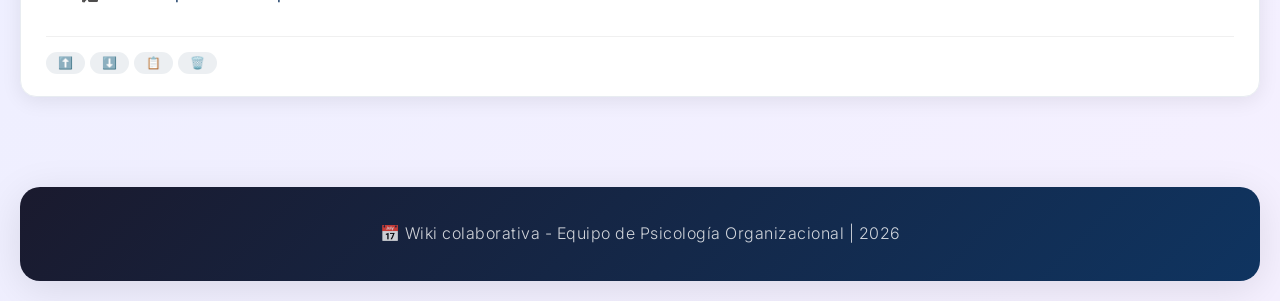
==== commit 06cf9f78: "fase final" ====
--- a/index.html
+++ b/index.html
@@ -403,16 +403,13 @@
 <!-- ==================== -->
 <footer>
     <p contenteditable="true">📅 Wiki colaborativa - Equipo de Psicología Organizacional | 2026</p>
-    <div style="margin-top:15px;">
-        <button onclick="verVistaFinal()" class="btn-vista-final" style="border:none;cursor:pointer;font-size:1.05rem;">✨ Ver Vista Final (Solo Lectura)</button>
-    </div>
 </footer>
 
 <!-- ==================== -->
 <!-- BOTONES DE GUARDADO -->
 <!-- ==================== -->
 <div class="save-button">
-    <button onclick="guardarCambios()">💾 Guardar cambios</button>
+    <button onclick="guardarCambiosConNotificacion()">💾 Guardar cambios</button>
     <button onclick="resetearPagina()">🔄 Resetear</button>
 </div>
 
@@ -444,10 +441,112 @@
 <script src="script.js"></script>
 <script>
     window.addEventListener('load', function() {
+        // ✅ VERIFICAR MODO RESET
+        const isReset = sessionStorage.getItem('resetEnProgreso');
+        if (isReset) {
+            sessionStorage.removeItem('resetEnProgreso');
+            console.log('🔄 Reset completo - cargando página original');
+            
+            if (window.intervaloAutoGuardar) {
+                clearInterval(window.intervaloAutoGuardar);
+            }
+            window.intervaloAutoGuardar = setInterval(autoGuardar, 5000);
+            return;
+        }
+        
+        // ✅ Cargar contenido guardado
         const contenidoGuardado = localStorage.getItem('wiki-contenido');
-        if (contenidoGuardado) {
-            console.log('📂 Hay cambios guardados. Fecha: ' + localStorage.getItem('wiki-fecha'));
-        }
+        if (contenidoGuardado && contenidoGuardado.length > 0) {
+            console.log('📂 Cargando contenido guardado. Fecha: ' + localStorage.getItem('wiki-fecha'));
+            
+            const bodyMatch = contenidoGuardado.match(/<body[^>]*>([\s\S]*?)<\/body>/i);
+            if (bodyMatch) {
+                const nuevoBody = bodyMatch[1];
+                document.body.innerHTML = nuevoBody;
+            }
+            
+            // ✅ Restaurar imágenes de fondo
+            document.querySelectorAll('.panel-editable[data-imagen-fondo]').forEach(panel => {
+                const imgData = panel.getAttribute('data-imagen-fondo');
+                if (imgData && imgData.startsWith('data:image')) {
+                    panel.style.backgroundImage = `url(${imgData})`;
+                    panel.style.backgroundSize = 'cover';
+                    panel.style.backgroundPosition = 'center';
+                    panel.style.backgroundRepeat = 'no-repeat';
+                    panel.style.minHeight = '380px';
+                    panel.style.borderRadius = '16px';
+                    panel.style.border = '1px solid rgba(255,255,255,0.3)';
+                    panel.style.boxShadow = '0 8px 32px rgba(0,0,0,0.15)';
+                    panel.style.padding = '0';
+                    panel.style.overflow = 'hidden';
+                    panel.style.position = 'relative';
+                    panel.style.backgroundColor = 'transparent';
+                    
+                    if (!panel.querySelector('.panel-overlay')) {
+                        const overlay = document.createElement('div');
+                        overlay.className = 'panel-overlay';
+                        overlay.style.position = 'absolute';
+                        overlay.style.top = '0';
+                        overlay.style.left = '0';
+                        overlay.style.width = '100%';
+                        overlay.style.height = '100%';
+                        overlay.style.background = 'linear-gradient(135deg, rgba(0,0,0,0.5) 0%, rgba(0,0,0,0.7) 50%, rgba(0,0,0,0.5) 100%)';
+                        overlay.style.zIndex = '1';
+                        overlay.style.borderRadius = '16px';
+                        overlay.style.pointerEvents = 'none';
+                        panel.prepend(overlay);
+                    }
+                    
+                    const contenidoPanel = panel.querySelector('div:not(.panel-overlay):not(.panel-controls)');
+                    if (contenidoPanel) {
+                        contenidoPanel.style.position = 'relative';
+                        contenidoPanel.style.zIndex = '2';
+                        contenidoPanel.style.color = '#ffffff';
+                        contenidoPanel.style.textShadow = '0 2px 30px rgba(0,0,0,0.8), 0 0 60px rgba(0,0,0,0.5)';
+                        contenidoPanel.style.padding = '40px 35px';
+                        contenidoPanel.style.minHeight = '320px';
+                        contenidoPanel.style.backgroundColor = 'transparent';
+                        contenidoPanel.style.borderRadius = '16px';
+                        contenidoPanel.style.display = 'flex';
+                        contenidoPanel.style.flexDirection = 'column';
+                        contenidoPanel.style.justifyContent = 'center';
+                        
+                        const textos = contenidoPanel.querySelectorAll('*');
+                        textos.forEach(el => {
+                            el.style.color = '#ffffff';
+                            el.style.textShadow = '0 2px 20px rgba(0,0,0,0.6), 0 0 40px rgba(0,0,0,0.3)';
+                        });
+                        
+                        const titulos = contenidoPanel.querySelectorAll('h2, h3');
+                        titulos.forEach(el => {
+                            el.style.color = '#ffffff';
+                            el.style.textShadow = '0 2px 30px rgba(0,0,0,0.7), 0 0 50px rgba(0,0,0,0.4)';
+                            el.style.borderBottomColor = 'rgba(255,255,255,0.2)';
+                        });
+                    }
+                }
+            });
+        }
+        
+        // ✅ RESTAURAR ESTILOS PERSONALIZADOS
+        restaurarEstilosPersonalizados();
+        
+        // ✅ CERRAR EL PANEL DE PERSONALIZACIÓN SIEMPRE
+        const panelPersonalizacion = document.getElementById('panelPersonalizacion');
+        const btnAbrirPanel = document.getElementById('btnAbrirPanel');
+        if (panelPersonalizacion) {
+            panelPersonalizacion.classList.remove('abierto');
+        }
+        if (btnAbrirPanel) {
+            btnAbrirPanel.classList.remove('oculto');
+        }
+        
+        // ✅ Asegurar auto-guardado
+        if (window.intervaloAutoGuardar) {
+            clearInterval(window.intervaloAutoGuardar);
+        }
+        window.intervaloAutoGuardar = setInterval(autoGuardar, 5000);
+        console.log('💾 Auto-guardado activado cada 5 segundos');
     });
 </script>
 
--- a/style.css
+++ b/style.css
@@ -1246,4 +1246,57 @@
     height: 100%;
     border: none;
     border-radius: 12px;
+}
+
+/* Layout video + texto */
+.video-layout {
+    display: flex;
+    gap: 25px;
+    align-items: flex-start;
+    flex-wrap: wrap;
+}
+
+.video-column {
+    flex: 0 0 280px;
+    max-width: 280px;
+    min-width: 200px;
+}
+
+.text-column {
+    flex: 1;
+    min-width: 200px;
+}
+
+.video-container {
+    position: relative;
+    padding-bottom: 56.25%;
+    height: 0;
+    overflow: hidden;
+    border-radius: 12px;
+    background: #000;
+    box-shadow: 0 4px 20px rgba(0,0,0,0.12);
+}
+
+.video-container iframe {
+    position: absolute;
+    top: 0;
+    left: 0;
+    width: 100%;
+    height: 100%;
+    border: none;
+    border-radius: 12px;
+}
+
+/* Responsive */
+@media (max-width: 700px) {
+    .video-layout {
+        flex-direction: column;
+    }
+    
+    .video-column {
+        flex: 1;
+        max-width: 100%;
+        width: 100%;
+        order: -1; /* Video arriba en móvil */
+    }
 }
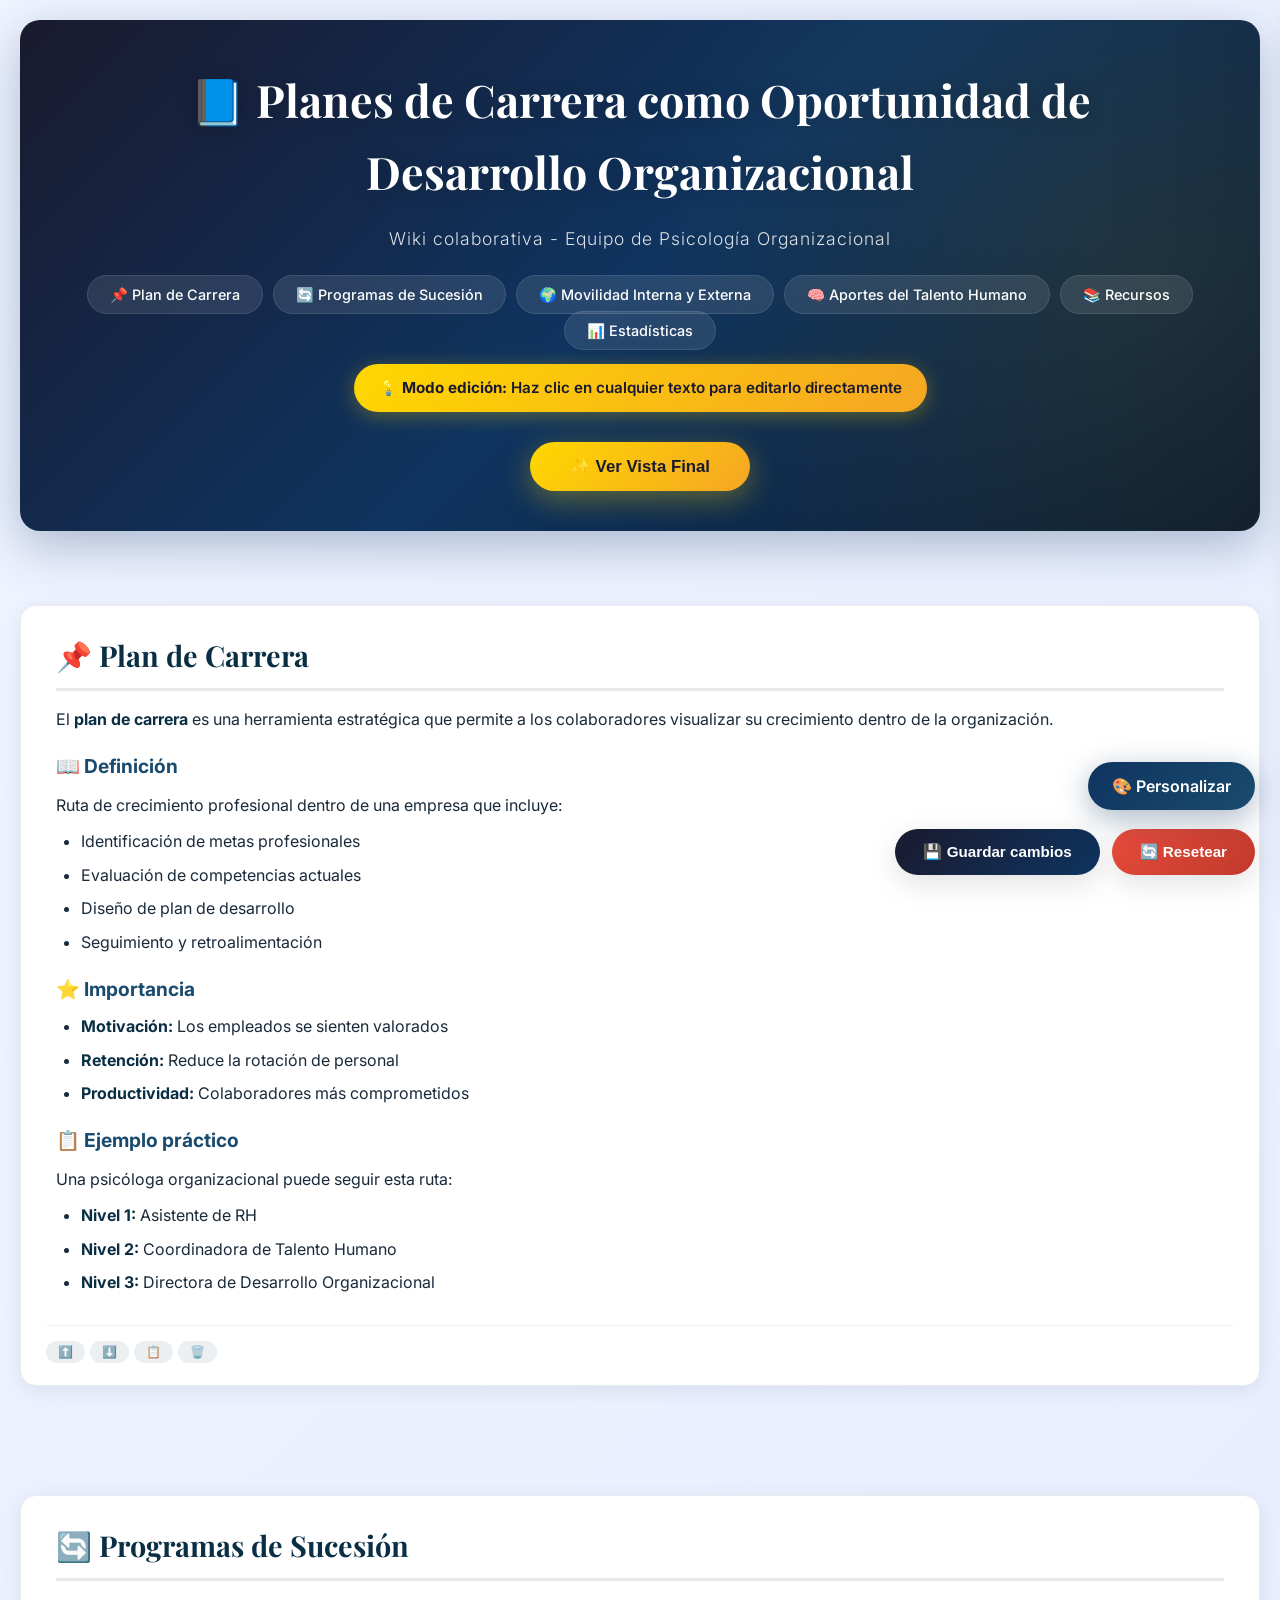
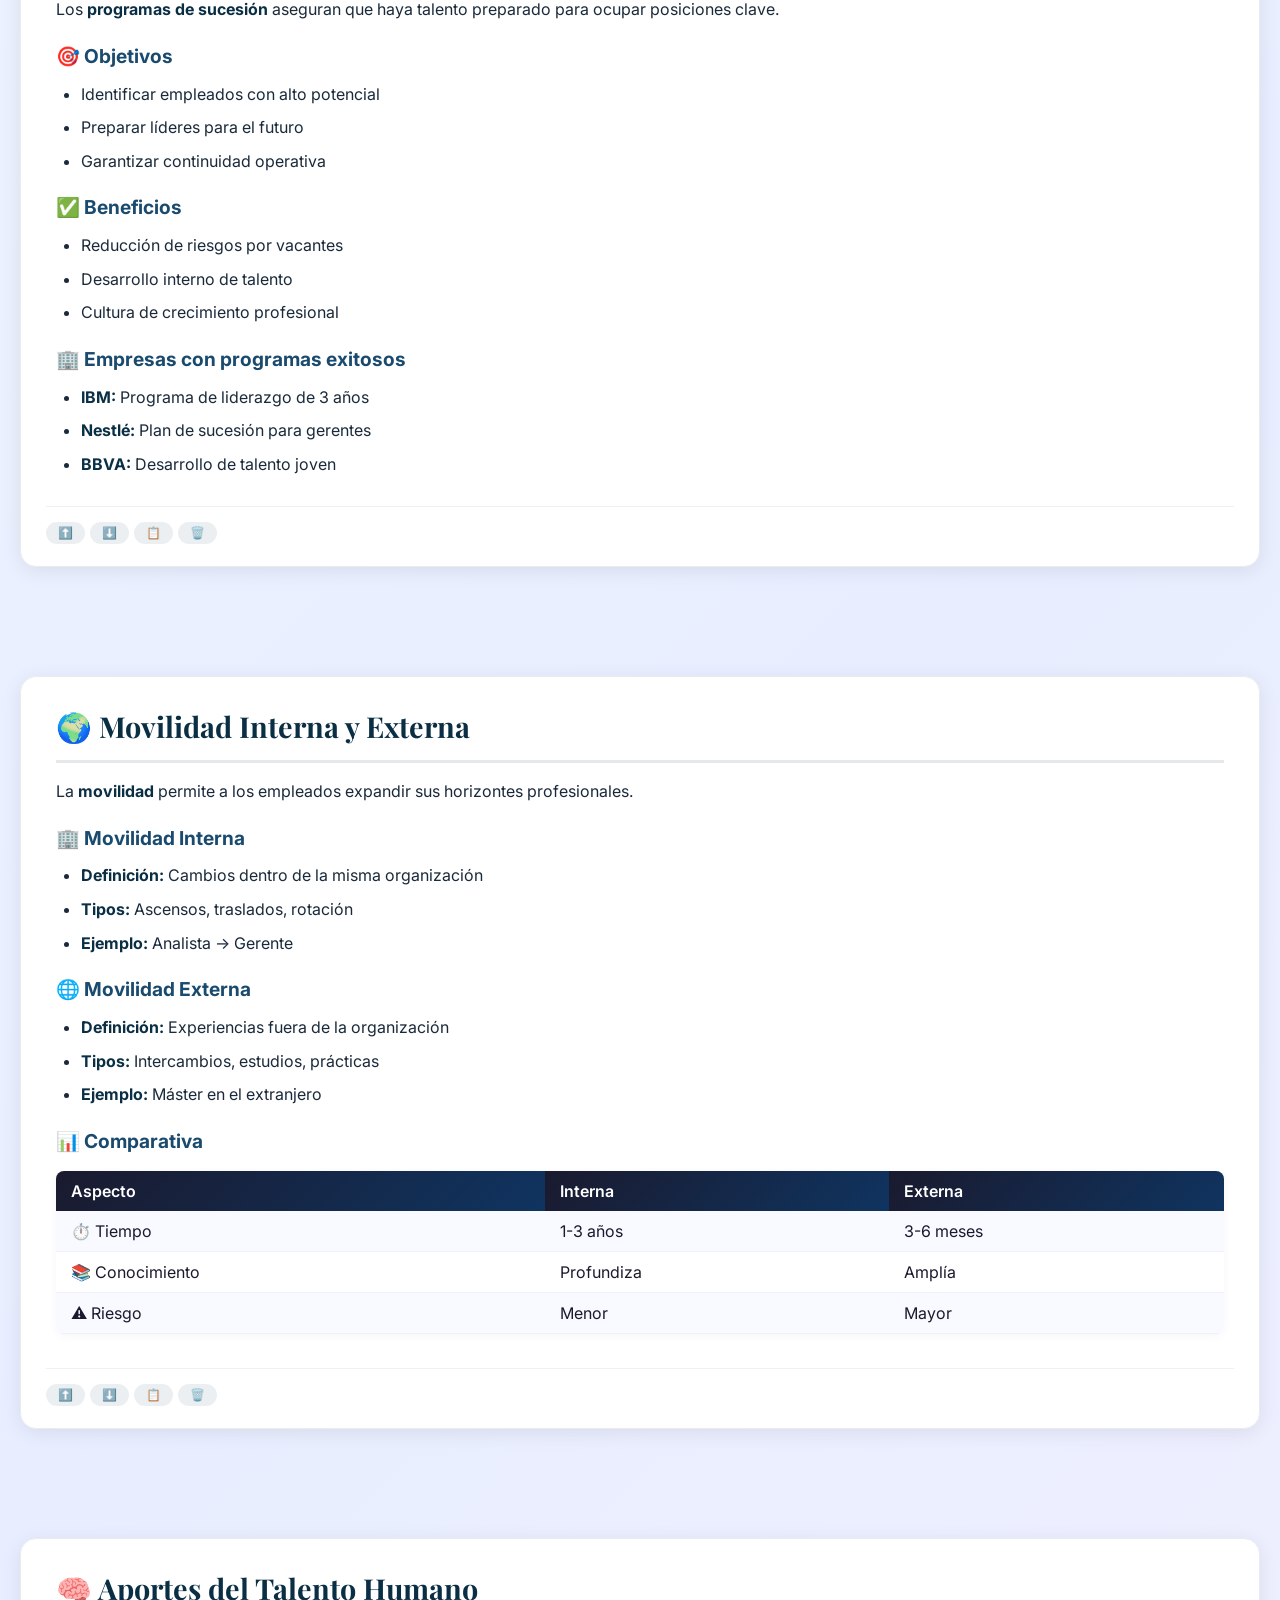
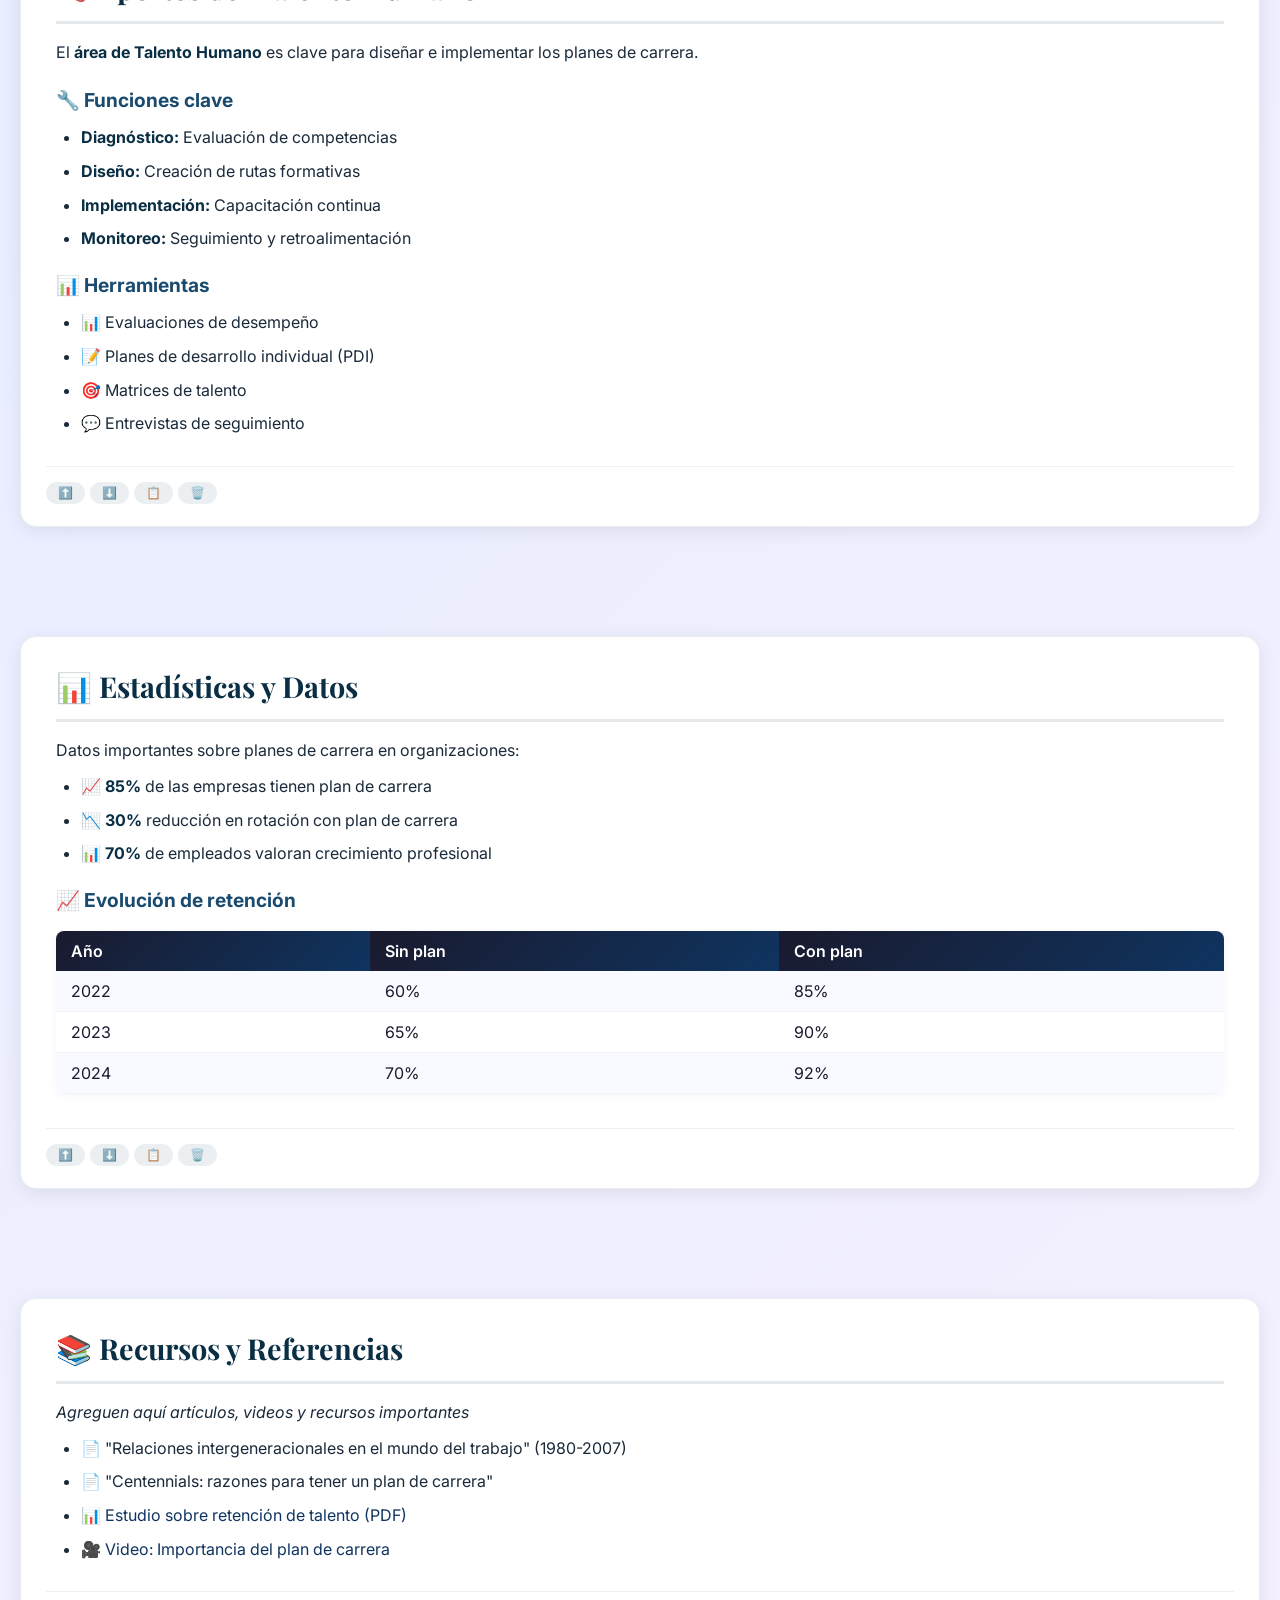
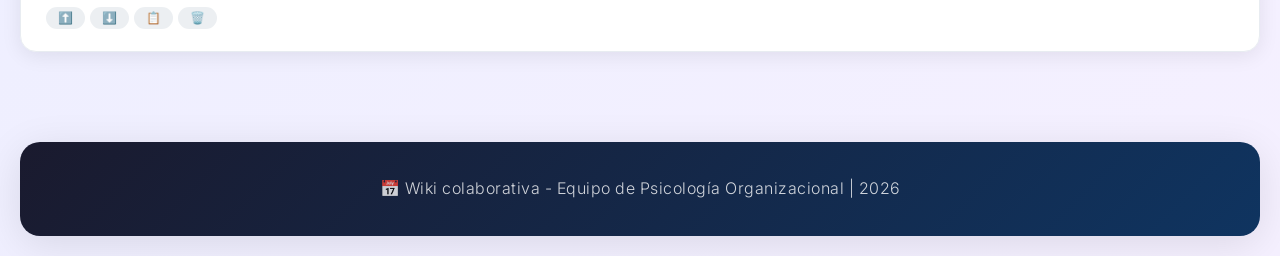
==== commit 26376db6: "Credenciales activadas" ====
--- a/index.html
+++ b/index.html
@@ -1,3 +1,8 @@
+<!-- Firebase SDK -->
+<script src="https://www.gstatic.com/firebasejs/9.22.0/firebase-app-compat.js"></script>
+<script src="https://www.gstatic.com/firebasejs/9.22.0/firebase-firestore-compat.js"></script>
+
+
 <!DOCTYPE html>
 <html lang="es">
 <head>
